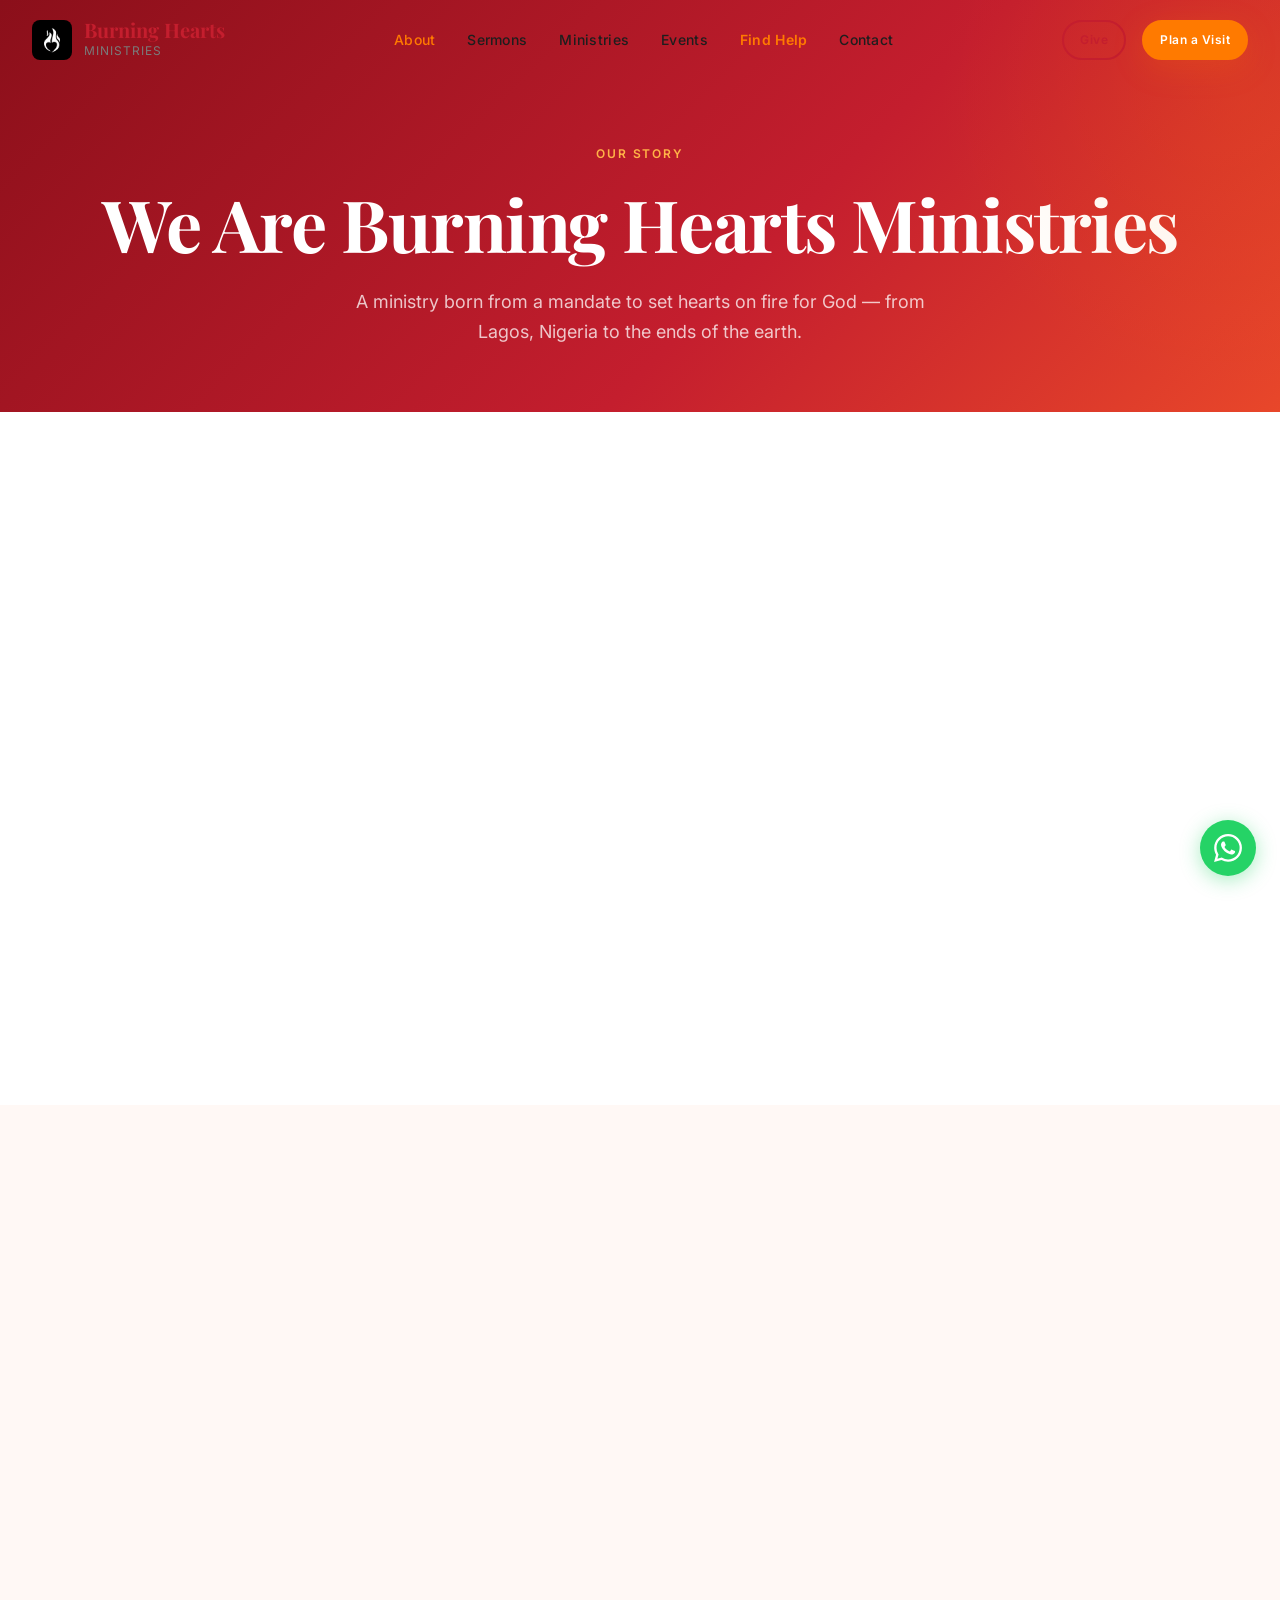
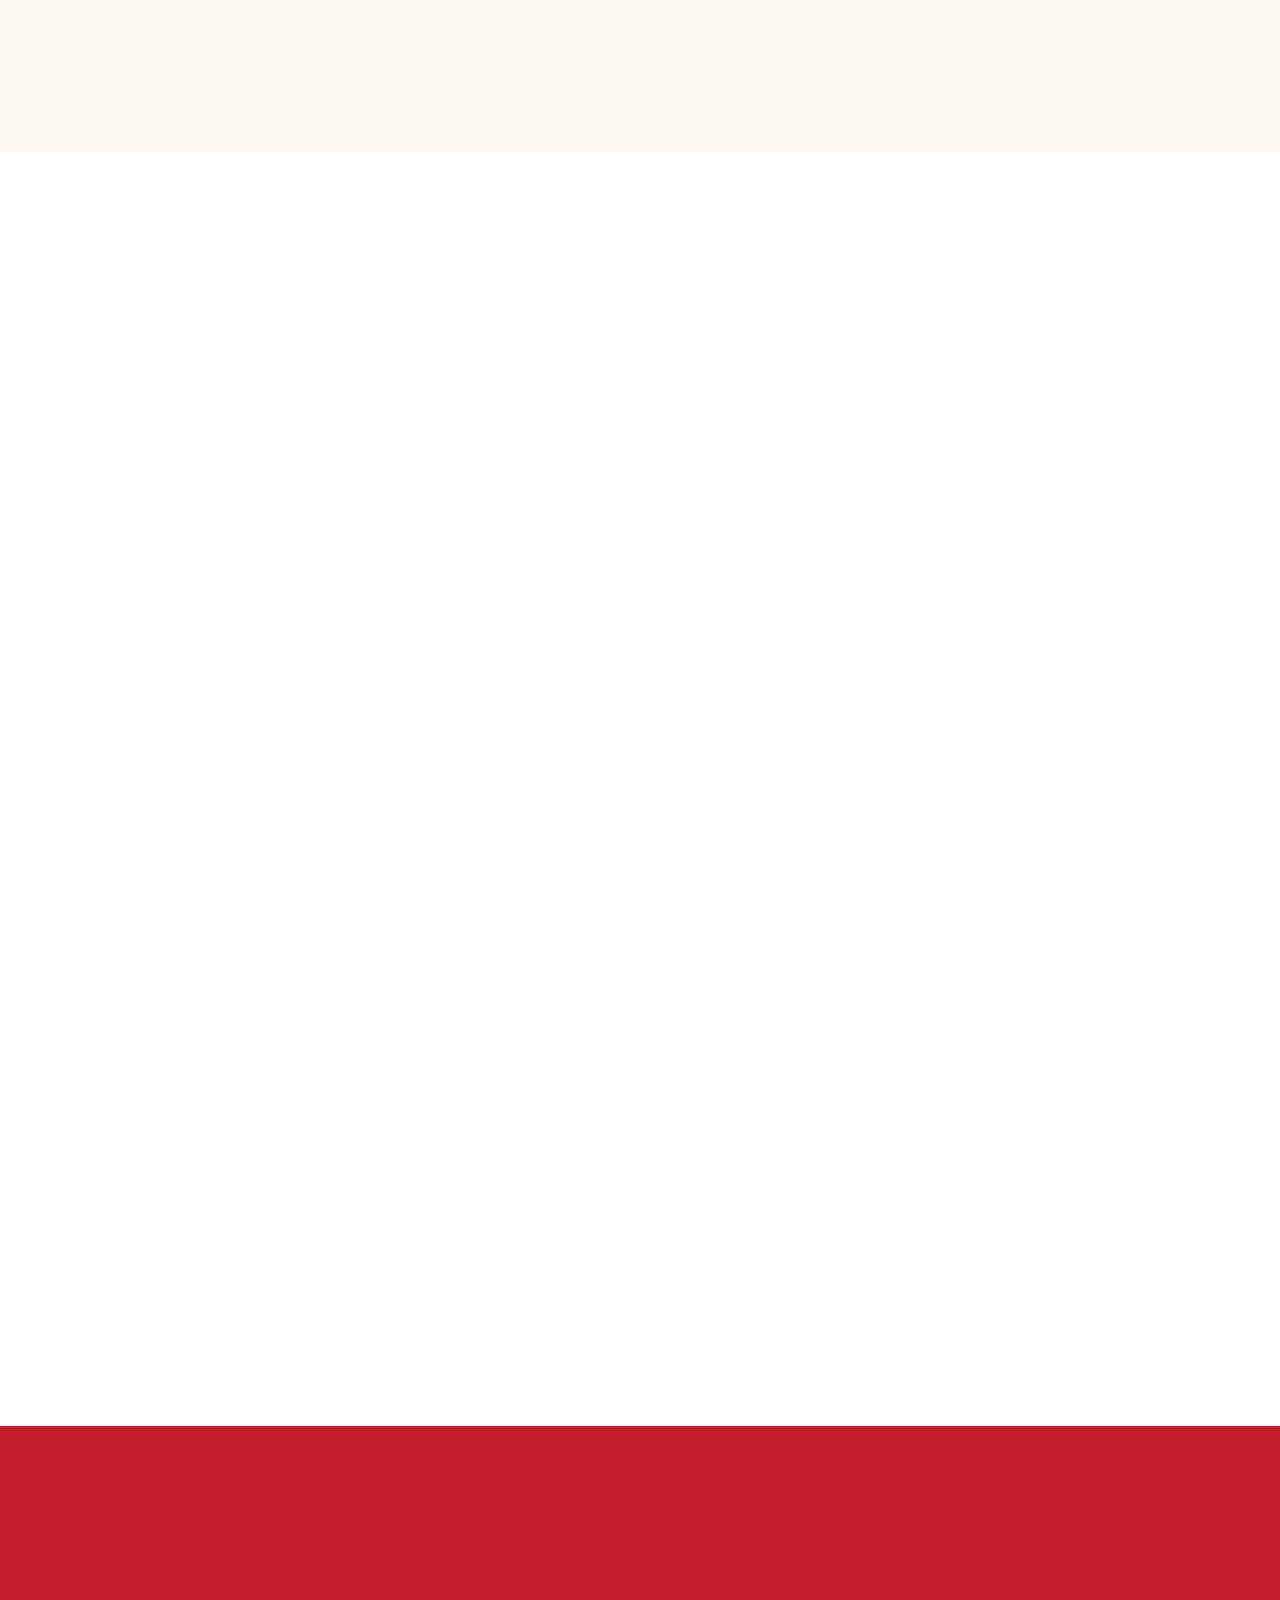
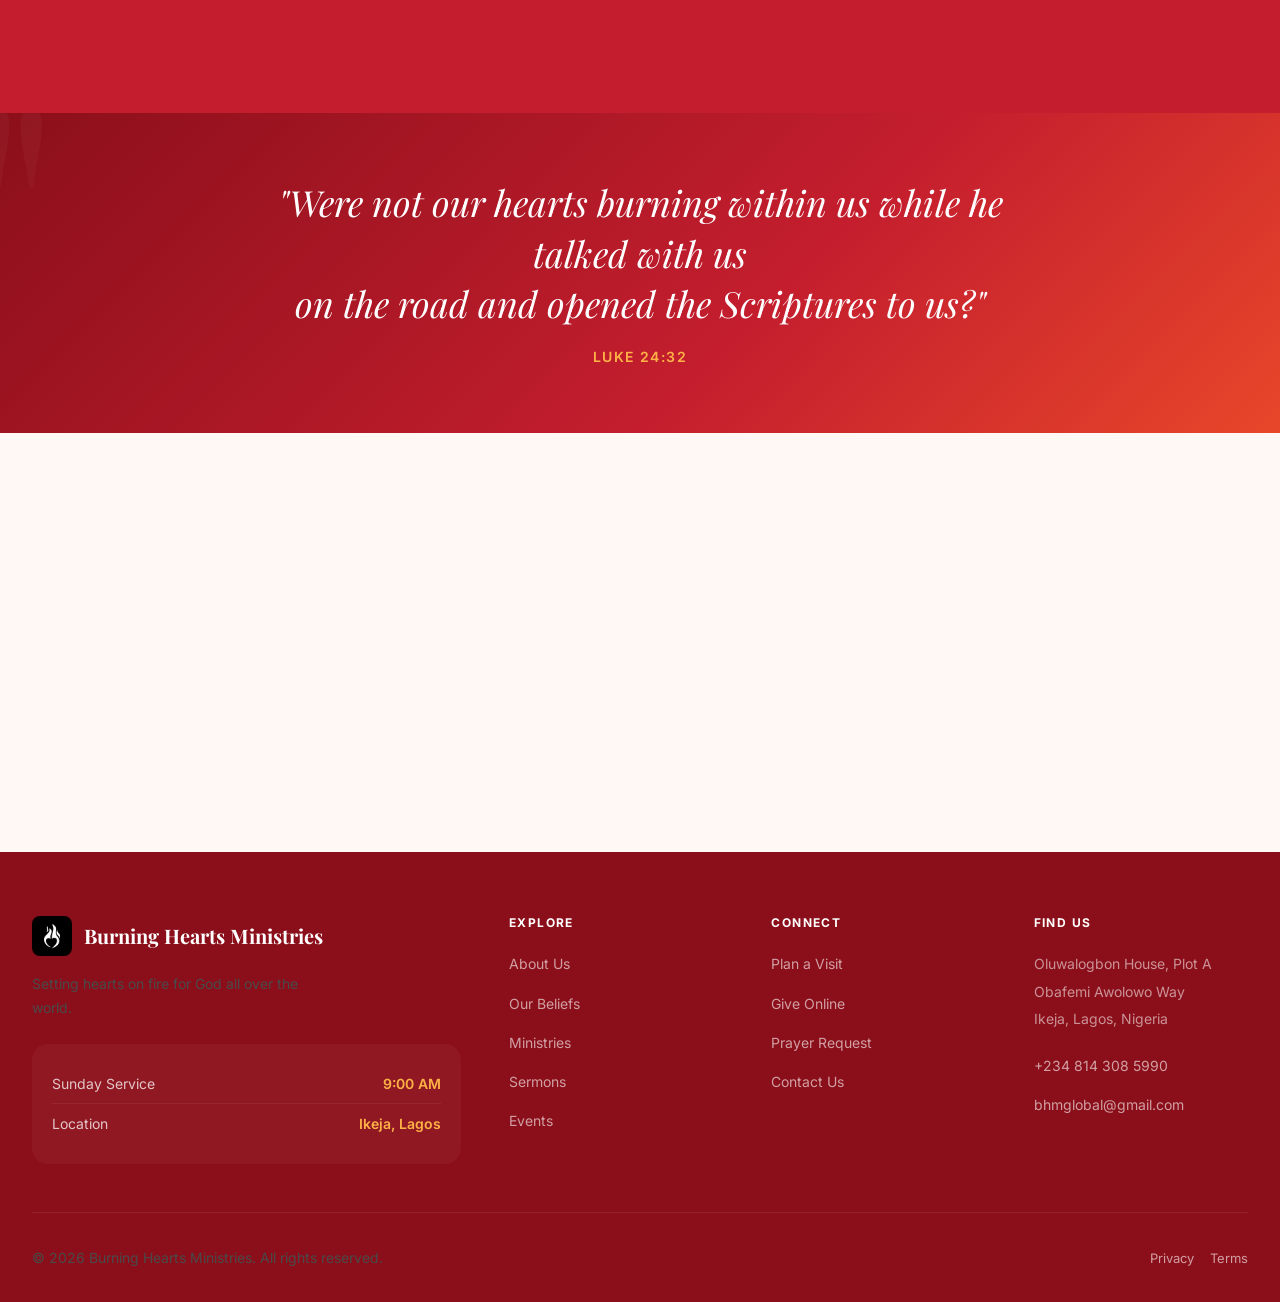
==== about.html @ 30496b19 "Launch Burning Hearts Ministries website Complete 10-page static website for BHM Global (Lagos, Nige" ====
<!DOCTYPE html>
<html lang="en">
<head>
  <meta charset="UTF-8" />
  <meta name="viewport" content="width=device-width, initial-scale=1.0" />
  <meta name="description" content="Learn about Burning Hearts Ministries — our story, our pastor, our mission, and the people who make us who we are." />
  <title>About Us — Burning Hearts Ministries</title>
  <link rel="preconnect" href="https://fonts.googleapis.com" />
  <link rel="preconnect" href="https://fonts.gstatic.com" crossorigin />
  <link href="https://fonts.googleapis.com/css2?family=Playfair+Display:ital,wght@0,700;0,800;1,700&family=Inter:wght@400;500;600&display=swap" rel="stylesheet" />
  <link rel="stylesheet" href="css/style.css" />
</head>
<body>

  <nav class="nav" id="main-nav" style="background:transparent; position:fixed;" data-transparent="true">
    <div class="nav__inner">
      <a href="index.html" class="nav__logo">
        <div class="nav__logo-mark"><img src="images/bhm-logo.png" alt="BHM" /></div>
        <div><div class="nav__logo-text">Burning Hearts</div><div class="nav__logo-sub">Ministries</div></div>
      </a>
      <ul class="nav__links">
        <li><a href="about.html" class="nav__link nav__link--active">About</a></li>
        <li><a href="sermons.html" class="nav__link">Sermons</a></li>
        <li><a href="ministries.html" class="nav__link">Ministries</a></li>
        <li><a href="events.html" class="nav__link">Events</a></li>
        <li><a href="find-help.html" class="nav__link nav__link--find-help">Find Help</a></li>
        <li><a href="contact.html" class="nav__link">Contact</a></li>
      </ul>
      <div class="nav__actions">
        <a href="give.html" class="btn btn--secondary btn--sm">Give</a>
        <a href="plan-visit.html" class="btn btn--primary btn--sm">Plan a Visit</a>
        <button class="nav__menu-btn" id="menu-btn"><span></span><span></span><span></span></button>
      </div>
    </div>
  </nav>
  <div class="mobile-nav" id="mobile-nav">
    <button class="mobile-nav__close" id="mobile-nav-close">✕</button>
    <ul class="mobile-nav__links">
      <li><a href="index.html" class="mobile-nav__link">Home</a></li>
      <li><a href="about.html" class="mobile-nav__link">About</a></li>
      <li><a href="sermons.html" class="mobile-nav__link">Sermons</a></li>
      <li><a href="ministries.html" class="mobile-nav__link">Ministries</a></li>
      <li><a href="events.html" class="mobile-nav__link">Events</a></li>
      <li><a href="find-help.html" class="mobile-nav__link mobile-nav__link--find-help">Find Help</a></li>
      <li><a href="plan-visit.html" class="mobile-nav__link">Plan a Visit</a></li>
      <li><a href="give.html" class="mobile-nav__link">Give</a></li>
      <li><a href="contact.html" class="mobile-nav__link">Contact</a></li>
    </ul>
  </div>

  <main>

    <!-- Page Hero -->
    <div class="page-hero">
      <span class="page-hero__label">Our Story</span>
      <h1 class="page-hero__title">We Are Burning Hearts Ministries</h1>
      <p class="page-hero__subtitle">
        A ministry born from a mandate to set hearts on fire for God — from Lagos, Nigeria to the ends of the earth.
      </p>
    </div>

    <!-- Our Story -->
    <section class="section">
      <div class="container">
        <div style="display:grid; grid-template-columns:1fr 1fr; gap:80px; align-items:center;">
          <div class="reveal">
            <span class="section-header__label">Founded with a Mandate</span>
            <h2 style="margin-bottom:20px;">How It All Began</h2>
            <p style="font-size:17px; line-height:1.9; color:var(--color-text-soft); margin-bottom:16px;">
              Burning Hearts Ministries (BHM) was founded in <strong>April 2016</strong> by Pastor Elvis Okhifo — a firebrand teacher and preacher of the gospel of Christ who received a clear mandate from God: <em>"To set hearts on fire for God all over the world."</em>
            </p>
            <p style="font-size:17px; line-height:1.9; color:var(--color-text-soft); margin-bottom:16px;">
              What began as a small gathering of believers hungry for the authentic move of God has grown into a thriving, fire-filled community in Ikeja, Lagos — and a global ministry reaching nations through online platforms, campus outreach, and prophetic ministry.
            </p>
            <p style="font-size:17px; line-height:1.9; color:var(--color-text-soft);">
              Today, BHM holds Sunday services at EridanSpace in Ikeja, Lagos, and reaches thousands globally through YouTube, podcasts on Apple Podcasts and Spotify, and the ROOTED campus outreach program.
            </p>
          </div>
          <div class="reveal" style="border-radius:24px; aspect-ratio:4/3; overflow:hidden; position:relative; box-shadow:0 20px 60px rgba(196,30,46,0.18);">
            <img src="images/pastor-main.jpg" alt="Pastor Elvis Okhifo ministering" style="width:100%;height:100%;object-fit:cover;" />
          </div>
        </div>
      </div>
    </section>

    <!-- Mission / Vision / Values -->
    <section class="section section--warm">
      <div class="container">
        <div class="section-header section-header--center reveal">
          <span class="section-header__label">What Drives Us</span>
          <h2>Mission, Vision &amp; Values</h2>
        </div>
        <div class="grid grid-3 reveal" style="gap:32px;">
          <div style="text-align:center; padding:40px 32px; background:white; border-radius:var(--radius-xl); border:1px solid var(--color-border-light); box-shadow:var(--shadow-sm);">
            <div style="font-size:40px; margin-bottom:16px;">🔥</div>
            <h3 style="font-size:22px; margin-bottom:12px;">Our Mandate</h3>
            <p style="color:var(--color-muted); line-height:1.7;">To set hearts on fire for God all over the world — through accurate scriptural teaching, prayer, revival, and prophetic ministry.</p>
          </div>
          <div style="text-align:center; padding:40px 32px; background:var(--color-primary); border-radius:var(--radius-xl);">
            <div style="font-size:40px; margin-bottom:16px;">🌍</div>
            <h3 style="font-size:22px; margin-bottom:12px; color:white;">Our Vision</h3>
            <p style="color:rgba(255,255,255,0.70); line-height:1.7;">To see all men in all nations saved and living victoriously in their divine ordination.</p>
          </div>
          <div style="text-align:center; padding:40px 32px; background:white; border-radius:var(--radius-xl); border:1px solid var(--color-border-light); box-shadow:var(--shadow-sm);">
            <div style="font-size:40px; margin-bottom:16px;">💛</div>
            <h3 style="font-size:22px; margin-bottom:12px;">Our Values</h3>
            <p style="color:var(--color-muted); line-height:1.7;">Authentic scripture. Prophetic fire. Restoration. Victory. Community. Global missions.</p>
          </div>
        </div>
      </div>
    </section>

    <!-- Meet the Pastor -->
    <section class="section">
      <div class="container">
        <div class="section-header section-header--center reveal">
          <span class="section-header__label">Leadership</span>
          <h2>Meet Our Leadership</h2>
          <p class="section-header__desc">Anointed, fire-filled, and deeply committed to seeing every person walk in their God-given destiny.</p>
        </div>
        <div style="display:grid; grid-template-columns:1fr 1fr; gap:80px; align-items:center; margin-bottom:64px;" class="reveal">
          <div style="text-align:center;">
            <div style="width:200px; height:200px; border-radius:50%; overflow:hidden; margin:0 auto 24px; border:4px solid var(--color-accent); box-shadow:0 8px 32px rgba(255,122,0,0.25);">
              <img src="images/pastor-profile.jpg" alt="Pastor Elvis Okhifo" style="width:100%;height:100%;object-fit:cover;" />
            </div>
            <div style="font-family:'Playfair Display',serif; font-size:28px; font-weight:700; color:var(--color-primary); margin-bottom:8px;">Pastor Elvis Okhifo</div>
            <div style="font-size:14px; color:var(--color-accent); font-weight:600; text-transform:uppercase; letter-spacing:0.1em; margin-bottom:20px;">Founder &amp; Lead Pastor</div>
          </div>
          <div>
            <p style="font-size:17px; line-height:1.9; color:var(--color-text-soft); margin-bottom:16px;">
              Pastor Elvis Okhifo is a <strong>firebrand teacher and preacher of the gospel of Christ</strong> — a Bible teacher, prophetic voice, musician, pianist, life and business coach, educator, and CEO of Stofel Africa.
            </p>
            <p style="font-size:17px; line-height:1.9; color:var(--color-text-soft); margin-bottom:16px;">
              Called by God with a clear mandate, he founded Burning Hearts Ministries in April 2016 with one burning conviction: that the same fire that sent the disciples running from Emmaus — hearts ablaze after encountering the risen Christ — must be the experience of every believer today.
            </p>
            <p style="font-size:17px; line-height:1.9; color:var(--color-text-soft); margin-bottom:24px;">
              He is the author of <em>"Whispers of Fire"</em> and hosts a widely followed podcast on Apple Podcasts, Spotify, and Audiomack. Pastor Elvis ministers with a rare blend of prophetic insight, pastoral warmth, and fiery scriptural accuracy.
            </p>
            <div style="display:flex; gap:12px; flex-wrap:wrap;">
              <a href="https://www.instagram.com/bhm_global/" target="_blank" rel="noopener" class="btn btn--secondary btn--sm">Follow on Instagram</a>
              <a href="https://www.youtube.com/@bhm_global" target="_blank" rel="noopener" class="btn btn--primary btn--sm">Watch on YouTube</a>
            </div>
          </div>
        </div>

        <!-- Co-Pastor -->
        <div style="display:grid; grid-template-columns:1fr 1fr; gap:80px; align-items:center;" class="reveal">
          <div>
            <span class="section-header__label">Co-Pastor</span>
            <h3 style="margin-bottom:16px;">Pastor Charis Elvis-Okhifo</h3>
            <p style="font-size:17px; line-height:1.9; color:var(--color-text-soft); margin-bottom:16px;">
              Pastor Charis serves alongside her husband as Co-Pastor of Burning Hearts Ministries. With a heart for pastoral care, discipleship, and building authentic community, she is a pillar of warmth and wisdom in the BHM family.
            </p>
            <p style="font-size:17px; line-height:1.9; color:var(--color-text-soft);">
              Together, Pastor Elvis and Pastor Charis lead BHM with a unified vision — building a church that looks like heaven, sounds like revival, and feels like home.
            </p>
          </div>
          <div style="text-align:center;">
            <div style="width:200px; height:200px; border-radius:50%; overflow:hidden; margin:0 auto 24px; border:4px solid var(--color-primary); box-shadow:0 8px 32px rgba(196,30,46,0.20); background:var(--color-accent-subtle); display:flex; align-items:center; justify-content:center;">
              <img src="images/pastor-alt2.jpg" alt="Pastor Charis Elvis-Okhifo" style="width:100%;height:100%;object-fit:cover;" />
            </div>
            <div style="font-family:'Playfair Display',serif; font-size:28px; font-weight:700; color:var(--color-primary); margin-bottom:8px;">Pastor Charis Elvis-Okhifo</div>
            <div style="font-size:14px; color:var(--color-accent); font-weight:600; text-transform:uppercase; letter-spacing:0.1em;">Co-Pastor</div>
          </div>
        </div>
      </div>
    </section>

    <!-- Stats -->
    <section class="section" style="background:var(--color-primary); padding:64px 0;">
      <div class="container">
        <div class="grid grid-4 reveal">
          <div class="stat-card"><div class="stat-card__number" data-count="9" data-suffix="+">9+</div><div class="stat-card__label" style="color:rgba(255,255,255,0.65);">Years of Ministry</div></div>
          <div class="stat-card"><div class="stat-card__number" data-count="20" data-suffix="+">20+</div><div class="stat-card__label" style="color:rgba(255,255,255,0.65);">Nations Reached</div></div>
          <div class="stat-card"><div class="stat-card__number" data-count="5" data-suffix="">5</div><div class="stat-card__label" style="color:rgba(255,255,255,0.65);">Active Ministries</div></div>
          <div class="stat-card"><div class="stat-card__number" data-count="2016" data-suffix="">2016</div><div class="stat-card__label" style="color:rgba(255,255,255,0.65);">Year Founded</div></div>
        </div>
      </div>
    </section>

    <!-- Scripture Banner -->
    <div class="scripture-banner">
      <p class="scripture-banner__text">
        "Were not our hearts burning within us while he talked with us<br>on the road and opened the Scriptures to us?"
      </p>
      <p class="scripture-banner__ref">Luke 24:32</p>
    </div>

    <!-- CTA -->
    <section class="section section--warm" style="text-align:center;">
      <div class="container reveal">
        <div style="max-width:560px; margin:0 auto;">
          <h2 style="margin-bottom:16px;">Want to Know Us Better?</h2>
          <p style="font-size:17px; color:var(--color-muted); line-height:1.7; margin-bottom:32px;">The best way to know us is to be with us. Join us this Sunday and experience the fire firsthand.</p>
          <div style="display:flex; gap:16px; justify-content:center; flex-wrap:wrap;">
            <a href="plan-visit.html" class="btn btn--primary btn--lg">Plan a Visit</a>
            <a href="beliefs.html" class="btn btn--secondary btn--lg">Our Beliefs</a>
          </div>
        </div>
      </div>
    </section>

  </main>

  <footer class="footer">
    <div class="container">
      <div class="footer__grid">
        <div class="footer__brand">
          <a href="index.html" class="footer__logo"><div class="footer__logo-mark"><img src="images/bhm-logo.png" alt="BHM" /></div><span class="footer__logo-name">Burning Hearts Ministries</span></a>
          <p class="footer__tagline">Setting hearts on fire for God all over the world.</p>
          <div class="footer__service-times">
            <div class="footer__service-time"><span>Sunday Service</span><span>9:00 AM</span></div>
            <div class="footer__service-time"><span>Location</span><span>Ikeja, Lagos</span></div>
          </div>
        </div>
        <div><h4 class="footer__col-title">Explore</h4><ul class="footer__links"><li><a href="about.html" class="footer__link">About Us</a></li><li><a href="beliefs.html" class="footer__link">Our Beliefs</a></li><li><a href="ministries.html" class="footer__link">Ministries</a></li><li><a href="sermons.html" class="footer__link">Sermons</a></li><li><a href="events.html" class="footer__link">Events</a></li></ul></div>
        <div><h4 class="footer__col-title">Connect</h4><ul class="footer__links"><li><a href="plan-visit.html" class="footer__link">Plan a Visit</a></li><li><a href="give.html" class="footer__link">Give Online</a></li><li><a href="contact.html#prayer" class="footer__link">Prayer Request</a></li><li><a href="contact.html" class="footer__link">Contact Us</a></li></ul></div>
        <div><h4 class="footer__col-title">Find Us</h4><ul class="footer__links"><li><span class="footer__link" style="cursor:default;color:rgba(255,255,255,0.55);">Oluwalogbon House, Plot A<br>Obafemi Awolowo Way<br>Ikeja, Lagos, Nigeria</span></li><li style="margin-top:8px;"><a href="tel:+2348143085990" class="footer__link">+234 814 308 5990</a></li><li><a href="mailto:bhmglobal@gmail.com" class="footer__link">bhmglobal@gmail.com</a></li></ul></div>
      </div>
      <div class="footer__bottom"><p>© 2026 Burning Hearts Ministries. All rights reserved.</p><div style="display:flex;gap:16px;"><a href="#" class="footer__link" style="font-size:13px;">Privacy</a><a href="#" class="footer__link" style="font-size:13px;">Terms</a></div></div>
    </div>
  </footer>

  <a href="https://wa.me/2348143085990" class="whatsapp-float" target="_blank" rel="noopener" aria-label="Chat on WhatsApp"><svg viewBox="0 0 24 24"><path d="M17.472 14.382c-.297-.149-1.758-.867-2.03-.967-.273-.099-.471-.148-.67.15-.197.297-.767.966-.94 1.164-.173.199-.347.223-.644.075-.297-.15-1.255-.463-2.39-1.475-.883-.788-1.48-1.761-1.653-2.059-.173-.297-.018-.458.13-.606.134-.133.298-.347.446-.52.149-.174.198-.298.298-.497.099-.198.05-.371-.025-.52-.075-.149-.669-1.612-.916-2.207-.242-.579-.487-.5-.669-.51-.173-.008-.371-.01-.57-.01-.198 0-.52.074-.792.372-.272.297-1.04 1.016-1.04 2.479 0 1.462 1.065 2.875 1.213 3.074.149.198 2.096 3.2 5.077 4.487.709.306 1.262.489 1.694.625.712.227 1.36.195 1.871.118.571-.085 1.758-.719 2.006-1.413.248-.694.248-1.289.173-1.413-.074-.124-.272-.198-.57-.347m-5.421 7.403h-.004a9.87 9.87 0 01-5.031-1.378l-.361-.214-3.741.982.998-3.648-.235-.374a9.86 9.86 0 01-1.51-5.26c.001-5.45 4.436-9.884 9.888-9.884 2.64 0 5.122 1.03 6.988 2.898a9.825 9.825 0 012.893 6.994c-.003 5.45-4.437 9.884-9.885 9.884m8.413-18.297A11.815 11.815 0 0012.05 0C5.495 0 .16 5.335.157 11.892c0 2.096.547 4.142 1.588 5.945L.057 24l6.305-1.654a11.882 11.882 0 005.683 1.448h.005c6.554 0 11.89-5.335 11.893-11.893a11.821 11.821 0 00-3.48-8.413z" fill="white"/></svg></a>
  <script src="js/main.js"></script>
</body>
</html>
---- css/style.css ----
/* ==========================================================================
   BURNING HEARTS MINISTRIES — WEBSITE STYLESHEET
   Brand: Fire Red · Orange Flame · Deep Charcoal
   ========================================================================== */

/* --------------------------------------------------------------------------
   1. DESIGN TOKENS (CSS VARIABLES)
   -------------------------------------------------------------------------- */
:root {
  /* Primary Palette — Fire Red & Orange Flame */
  --color-primary:       #C41E2E;
  --color-primary-dark:  #8B0F1A;
  --color-primary-light: #E8472A;
  --color-accent:        #FF7A00;
  --color-accent-light:  #FFB347;
  --color-accent-subtle: #FFF2E8;

  /* Neutrals */
  --color-warm:          #FFF8F5;
  --color-cream:         #FFFDFB;
  --color-white:         #FFFFFF;
  --color-text:          #1E1E1E;
  --color-text-soft:     #4A4A4A;
  --color-muted:         #7A7A7A;
  --color-border:        #E6DADA;
  --color-border-light:  #F0EAEA;

  /* Emotional UI Colors */
  --color-calm:          #4A7FA5;
  --color-hope:          #7BA05B;
  --color-gentle:        #9E7BB5;

  /* Typography */
  --font-heading:        'Playfair Display', Georgia, serif;
  --font-body:           'Inter', -apple-system, BlinkMacSystemFont, sans-serif;
  --font-label:          'Inter', sans-serif;

  /* Type Scale */
  --text-xs:   0.75rem;
  --text-sm:   0.875rem;
  --text-base: 1rem;
  --text-lg:   1.125rem;
  --text-xl:   1.25rem;
  --text-2xl:  1.5rem;
  --text-3xl:  1.875rem;
  --text-4xl:  2.25rem;
  --text-5xl:  3rem;
  --text-6xl:  3.75rem;
  --text-7xl:  4.5rem;

  /* Spacing */
  --space-1:   0.25rem;
  --space-2:   0.5rem;
  --space-3:   0.75rem;
  --space-4:   1rem;
  --space-5:   1.25rem;
  --space-6:   1.5rem;
  --space-8:   2rem;
  --space-10:  2.5rem;
  --space-12:  3rem;
  --space-16:  4rem;
  --space-20:  5rem;
  --space-24:  6rem;
  --space-32:  8rem;
  --space-40:  10rem;

  /* Border Radius */
  --radius-sm:   4px;
  --radius-md:   8px;
  --radius-lg:   16px;
  --radius-xl:   24px;
  --radius-2xl:  32px;
  --radius-full: 9999px;

  /* Shadows */
  --shadow-sm:  0 1px 3px rgba(0,0,0,0.06), 0 1px 2px rgba(0,0,0,0.04);
  --shadow-md:  0 4px 16px rgba(0,0,0,0.08), 0 2px 6px rgba(0,0,0,0.05);
  --shadow-lg:  0 10px 40px rgba(0,0,0,0.10), 0 4px 16px rgba(0,0,0,0.06);
  --shadow-xl:  0 20px 60px rgba(0,0,0,0.12), 0 8px 24px rgba(0,0,0,0.08);
  --shadow-warm: 0 8px 32px rgba(255, 122, 0, 0.20);

  /* Transitions */
  --transition-fast:   150ms ease;
  --transition-base:   250ms ease;
  --transition-slow:   400ms ease;
  --transition-smooth: 600ms cubic-bezier(0.4, 0, 0.2, 1);

  /* Layout */
  --max-width:       1280px;
  --content-width:   900px;
  --nav-height:      80px;
  --section-padding: var(--space-24) var(--space-8);
}

/* --------------------------------------------------------------------------
   2. RESET & BASE
   -------------------------------------------------------------------------- */
*, *::before, *::after {
  box-sizing: border-box;
  margin: 0;
  padding: 0;
}

html {
  font-size: 16px;
  scroll-behavior: smooth;
  -webkit-font-smoothing: antialiased;
  -moz-osx-font-smoothing: grayscale;
  text-rendering: optimizeLegibility;
}

body {
  font-family: var(--font-body);
  font-size: var(--text-base);
  color: var(--color-text);
  background-color: var(--color-white);
  line-height: 1.7;
  overflow-x: hidden;
}

img {
  max-width: 100%;
  height: auto;
  display: block;
}

a {
  color: inherit;
  text-decoration: none;
}

ul, ol { list-style: none; }

button {
  font-family: inherit;
  cursor: pointer;
  border: none;
  background: none;
}

input, textarea, select {
  font-family: inherit;
  font-size: inherit;
}

/* --------------------------------------------------------------------------
   3. TYPOGRAPHY
   -------------------------------------------------------------------------- */
h1, h2, h3, h4, h5, h6 {
  font-family: var(--font-heading);
  font-weight: 700;
  line-height: 1.2;
  color: var(--color-primary);
  letter-spacing: -0.02em;
}

h1 { font-size: clamp(var(--text-4xl), 6vw, var(--text-7xl)); }
h2 { font-size: clamp(var(--text-3xl), 4vw, var(--text-5xl)); }
h3 { font-size: clamp(var(--text-2xl), 3vw, var(--text-3xl)); }
h4 { font-size: var(--text-xl); }
h5 { font-size: var(--text-lg); }
h6 { font-size: var(--text-base); }

p {
  color: var(--color-text-soft);
  line-height: 1.8;
}

.text-lead {
  font-size: var(--text-xl);
  color: var(--color-text-soft);
  line-height: 1.7;
  font-weight: 400;
}

.text-label {
  font-family: var(--font-label);
  font-size: var(--text-xs);
  font-weight: 600;
  letter-spacing: 0.12em;
  text-transform: uppercase;
  color: var(--color-accent);
}

blockquote {
  font-family: var(--font-heading);
  font-size: var(--text-2xl);
  font-style: italic;
  color: var(--color-primary);
  line-height: 1.5;
  border-left: 3px solid var(--color-accent);
  padding-left: var(--space-6);
}

/* --------------------------------------------------------------------------
   4. LAYOUT UTILITIES
   -------------------------------------------------------------------------- */
.container {
  width: 100%;
  max-width: var(--max-width);
  margin-left: auto;
  margin-right: auto;
  padding-left: var(--space-8);
  padding-right: var(--space-8);
}

.container--narrow {
  max-width: var(--content-width);
}

.container--wide {
  max-width: 1440px;
}

.section {
  padding: var(--space-24) 0;
}

.section--lg {
  padding: var(--space-32) 0;
}

.section--sm {
  padding: var(--space-16) 0;
}

.section--warm {
  background-color: var(--color-warm);
}

.section--cream {
  background-color: var(--color-cream);
}

.section--dark {
  background-color: var(--color-primary);
  color: var(--color-white);
}

.section--dark h1,
.section--dark h2,
.section--dark h3,
.section--dark h4 {
  color: var(--color-white);
}

.section--dark p {
  color: rgba(255,255,255,0.75);
}

.grid {
  display: grid;
  gap: var(--space-8);
}

.grid-2 { grid-template-columns: repeat(2, 1fr); }
.grid-3 { grid-template-columns: repeat(3, 1fr); }
.grid-4 { grid-template-columns: repeat(4, 1fr); }

.flex { display: flex; }
.flex-center { display: flex; align-items: center; justify-content: center; }
.flex-between { display: flex; align-items: center; justify-content: space-between; }
.flex-col { display: flex; flex-direction: column; }

.text-center { text-align: center; }
.text-left { text-align: left; }
.text-right { text-align: right; }

.gap-2 { gap: var(--space-2); }
.gap-4 { gap: var(--space-4); }
.gap-6 { gap: var(--space-6); }
.gap-8 { gap: var(--space-8); }

/* --------------------------------------------------------------------------
   5. NAVIGATION
   -------------------------------------------------------------------------- */
.nav {
  position: fixed;
  top: 0;
  left: 0;
  right: 0;
  z-index: 1000;
  height: var(--nav-height);
  display: flex;
  align-items: center;
  transition: background var(--transition-slow), box-shadow var(--transition-slow);
}

.nav--transparent {
  background: transparent;
}

.nav--scrolled {
  background: rgba(255, 255, 255, 0.96);
  backdrop-filter: blur(12px);
  -webkit-backdrop-filter: blur(12px);
  box-shadow: 0 1px 0 rgba(0,0,0,0.06);
}

.nav__inner {
  width: 100%;
  max-width: var(--max-width);
  margin: 0 auto;
  padding: 0 var(--space-8);
  display: flex;
  align-items: center;
  justify-content: space-between;
}

.nav__logo {
  display: flex;
  align-items: center;
  gap: var(--space-3);
  text-decoration: none;
}

.nav__logo-mark {
  width: 40px;
  height: 40px;
  background: var(--color-primary);
  border-radius: var(--radius-md);
  display: flex;
  align-items: center;
  justify-content: center;
  color: white;
  overflow: hidden;
  flex-shrink: 0;
}

.nav__logo-mark img {
  width: 100%;
  height: 100%;
  object-fit: cover;
}

.nav__logo-text {
  font-family: var(--font-heading);
  font-size: var(--text-xl);
  font-weight: 700;
  color: var(--color-primary);
  line-height: 1.1;
}

.nav__logo-sub {
  font-family: var(--font-body);
  font-size: var(--text-xs);
  color: var(--color-muted);
  font-weight: 400;
  letter-spacing: 0.08em;
  text-transform: uppercase;
}

.nav--transparent .nav__logo-text,
.nav--transparent .nav__logo-sub {
  color: white;
}

.nav__links {
  display: flex;
  align-items: center;
  gap: var(--space-8);
}

.nav__link {
  font-size: var(--text-sm);
  font-weight: 500;
  color: var(--color-text);
  letter-spacing: 0.02em;
  transition: color var(--transition-fast);
  position: relative;
}

.nav--transparent .nav__link {
  color: rgba(255,255,255,0.85);
}

.nav__link:hover,
.nav__link--active {
  color: var(--color-accent);
}

.nav--transparent .nav__link:hover {
  color: white;
}

.nav__link--find-help {
  color: var(--color-accent) !important;
  font-weight: 600;
}

.nav__actions {
  display: flex;
  align-items: center;
  gap: var(--space-4);
}

.nav__menu-btn {
  display: none;
  flex-direction: column;
  gap: 5px;
  padding: var(--space-2);
  cursor: pointer;
}

.nav__menu-btn span {
  display: block;
  width: 24px;
  height: 2px;
  background: var(--color-primary);
  transition: transform var(--transition-base), opacity var(--transition-fast);
  border-radius: 2px;
}

.nav--transparent .nav__menu-btn span {
  background: white;
}

/* Mobile Nav Overlay */
.mobile-nav {
  position: fixed;
  inset: 0;
  z-index: 999;
  background: var(--color-primary-dark);
  display: flex;
  flex-direction: column;
  align-items: center;
  justify-content: center;
  opacity: 0;
  pointer-events: none;
  transition: opacity var(--transition-smooth);
}

.mobile-nav--open {
  opacity: 1;
  pointer-events: all;
}

.mobile-nav__close {
  position: absolute;
  top: var(--space-6);
  right: var(--space-8);
  color: white;
  font-size: var(--text-2xl);
  cursor: pointer;
}

.mobile-nav__links {
  display: flex;
  flex-direction: column;
  align-items: center;
  gap: var(--space-6);
  text-align: center;
}

.mobile-nav__link {
  font-family: var(--font-heading);
  font-size: var(--text-3xl);
  color: rgba(255,255,255,0.85);
  font-weight: 700;
  transition: color var(--transition-fast);
}

.mobile-nav__link:hover { color: var(--color-accent); }

.mobile-nav__link--find-help {
  color: var(--color-accent-light);
}

/* --------------------------------------------------------------------------
   6. BUTTONS & CTAs
   -------------------------------------------------------------------------- */
.btn {
  display: inline-flex;
  align-items: center;
  justify-content: center;
  gap: var(--space-2);
  font-family: var(--font-body);
  font-size: var(--text-sm);
  font-weight: 600;
  letter-spacing: 0.04em;
  padding: var(--space-3) var(--space-6);
  border-radius: var(--radius-full);
  transition: all var(--transition-base);
  cursor: pointer;
  border: 2px solid transparent;
  text-decoration: none;
  white-space: nowrap;
}

.btn--primary {
  background: var(--color-accent);
  color: white;
  border-color: var(--color-accent);
  box-shadow: var(--shadow-warm);
}

.btn--primary:hover {
  background: var(--color-accent-light);
  border-color: var(--color-accent-light);
  transform: translateY(-1px);
  box-shadow: 0 12px 40px rgba(255, 122, 0, 0.30);
}

.btn--secondary {
  background: transparent;
  color: var(--color-primary);
  border-color: var(--color-primary);
}

.btn--secondary:hover {
  background: var(--color-primary);
  color: white;
  transform: translateY(-1px);
}

.btn--ghost {
  background: transparent;
  color: white;
  border-color: rgba(255,255,255,0.5);
}

.btn--ghost:hover {
  background: rgba(255,255,255,0.1);
  border-color: white;
}

.btn--white {
  background: white;
  color: var(--color-primary);
  border-color: white;
}

.btn--white:hover {
  background: var(--color-warm);
  transform: translateY(-1px);
}

.btn--lg {
  font-size: var(--text-base);
  padding: var(--space-4) var(--space-8);
}

.btn--sm {
  font-size: var(--text-xs);
  padding: var(--space-2) var(--space-4);
}

.btn--full { width: 100%; }

.btn svg {
  width: 18px;
  height: 18px;
  flex-shrink: 0;
}

/* Floating WhatsApp button */
.whatsapp-float {
  position: fixed;
  bottom: var(--space-6);
  right: var(--space-6);
  z-index: 900;
  width: 56px;
  height: 56px;
  background: #25D366;
  border-radius: var(--radius-full);
  display: flex;
  align-items: center;
  justify-content: center;
  box-shadow: 0 4px 20px rgba(37, 211, 102, 0.4);
  transition: transform var(--transition-base), box-shadow var(--transition-base);
  text-decoration: none;
}

.whatsapp-float:hover {
  transform: scale(1.1);
  box-shadow: 0 8px 32px rgba(37, 211, 102, 0.5);
}

.whatsapp-float svg {
  width: 28px;
  height: 28px;
  fill: white;
}

/* --------------------------------------------------------------------------
   7. HERO SECTIONS
   -------------------------------------------------------------------------- */
.hero {
  position: relative;
  min-height: 100vh;
  display: flex;
  align-items: center;
  overflow: hidden;
}

.hero__bg {
  position: absolute;
  inset: 0;
  background-size: cover;
  background-position: center;
  background-repeat: no-repeat;
}

.hero__bg::after {
  content: '';
  position: absolute;
  inset: 0;
  background: linear-gradient(
    135deg,
    rgba(139, 15, 26, 0.85) 0%,
    rgba(196, 30, 46, 0.60) 50%,
    rgba(255, 122, 0, 0.22) 100%
  );
}

/* Gradient background fallback (no image) */
.hero__bg--gradient {
  background: linear-gradient(135deg, var(--color-primary) 0%, var(--color-primary-light) 60%, #E85020 100%);
}

.hero__bg--gradient::after {
  background: none;
}

.hero__content {
  position: relative;
  z-index: 2;
  width: 100%;
  max-width: var(--max-width);
  margin: 0 auto;
  padding: calc(var(--nav-height) + var(--space-16)) var(--space-8) var(--space-16);
}

.hero__label {
  font-family: var(--font-label);
  font-size: var(--text-xs);
  font-weight: 600;
  letter-spacing: 0.15em;
  text-transform: uppercase;
  color: var(--color-accent-light);
  margin-bottom: var(--space-4);
  display: block;
}

.hero__title {
  font-family: var(--font-heading);
  font-size: clamp(var(--text-4xl), 6vw, var(--text-7xl));
  font-weight: 700;
  color: white;
  line-height: 1.1;
  letter-spacing: -0.03em;
  margin-bottom: var(--space-6);
  max-width: 800px;
}

.hero__title span {
  color: var(--color-accent-light);
  display: block;
}

.hero__subtitle {
  font-size: var(--text-lg);
  color: rgba(255,255,255,0.80);
  line-height: 1.7;
  margin-bottom: var(--space-10);
  max-width: 560px;
}

.hero__actions {
  display: flex;
  flex-wrap: wrap;
  gap: var(--space-4);
  align-items: center;
}

.hero__scroll {
  position: absolute;
  bottom: var(--space-8);
  left: 50%;
  transform: translateX(-50%);
  z-index: 2;
  display: flex;
  flex-direction: column;
  align-items: center;
  gap: var(--space-2);
  color: rgba(255,255,255,0.5);
  font-size: var(--text-xs);
  letter-spacing: 0.1em;
  text-transform: uppercase;
  animation: scrollBounce 2s ease-in-out infinite;
}

.hero__scroll-line {
  width: 1px;
  height: 48px;
  background: linear-gradient(to bottom, rgba(255,255,255,0.5), transparent);
}

@keyframes scrollBounce {
  0%, 100% { transform: translateX(-50%) translateY(0); }
  50% { transform: translateX(-50%) translateY(6px); }
}

/* Service times bar */
.service-bar {
  background: rgba(255,255,255,0.08);
  backdrop-filter: blur(8px);
  border-top: 1px solid rgba(255,255,255,0.12);
  padding: var(--space-4) var(--space-8);
  position: relative;
  z-index: 2;
}

.service-bar__inner {
  max-width: var(--max-width);
  margin: 0 auto;
  display: flex;
  flex-wrap: wrap;
  align-items: center;
  justify-content: center;
  gap: var(--space-8);
}

.service-bar__item {
  display: flex;
  align-items: center;
  gap: var(--space-3);
  color: rgba(255,255,255,0.85);
  font-size: var(--text-sm);
}

.service-bar__dot {
  width: 6px;
  height: 6px;
  border-radius: var(--radius-full);
  background: var(--color-accent-light);
  flex-shrink: 0;
}

/* Page hero (shorter, for inner pages) */
.page-hero {
  padding: calc(var(--nav-height) + var(--space-16)) var(--space-8) var(--space-16);
  background: linear-gradient(135deg, var(--color-primary-dark) 0%, var(--color-primary) 60%, var(--color-primary-light) 100%);
  text-align: center;
  position: relative;
  overflow: hidden;
}

.page-hero::before {
  content: '';
  position: absolute;
  top: -50%;
  right: -20%;
  width: 600px;
  height: 600px;
  background: radial-gradient(circle, rgba(255,122,0,0.12) 0%, transparent 70%);
  pointer-events: none;
}

.page-hero__label {
  font-family: var(--font-label);
  font-size: var(--text-xs);
  font-weight: 600;
  letter-spacing: 0.15em;
  text-transform: uppercase;
  color: var(--color-accent-light);
  margin-bottom: var(--space-4);
  display: block;
}

.page-hero__title {
  color: white;
  margin-bottom: var(--space-5);
}

.page-hero__subtitle {
  color: rgba(255,255,255,0.75);
  font-size: var(--text-lg);
  max-width: 600px;
  margin: 0 auto;
  line-height: 1.7;
}

/* --------------------------------------------------------------------------
   8. SECTION HEADERS
   -------------------------------------------------------------------------- */
.section-header {
  margin-bottom: var(--space-12);
}

.section-header--center {
  text-align: center;
  max-width: 680px;
  margin-left: auto;
  margin-right: auto;
}

.section-header__label {
  display: block;
  font-family: var(--font-label);
  font-size: var(--text-xs);
  font-weight: 600;
  letter-spacing: 0.15em;
  text-transform: uppercase;
  color: var(--color-accent);
  margin-bottom: var(--space-4);
}

.section-header__title {
  margin-bottom: var(--space-5);
}

.section-header__desc {
  font-size: var(--text-lg);
  color: var(--color-muted);
  line-height: 1.7;
}

/* --------------------------------------------------------------------------
   9. CARDS
   -------------------------------------------------------------------------- */
.card {
  background: white;
  border-radius: var(--radius-xl);
  overflow: hidden;
  transition: transform var(--transition-base), box-shadow var(--transition-base);
  border: 1px solid var(--color-border-light);
}

.card:hover {
  transform: translateY(-4px);
  box-shadow: var(--shadow-lg);
}

.card__image {
  width: 100%;
  aspect-ratio: 16/9;
  object-fit: cover;
  background: var(--color-warm);
}

.card__image-placeholder {
  width: 100%;
  aspect-ratio: 16/9;
  background: linear-gradient(135deg, var(--color-warm) 0%, var(--color-border) 100%);
  display: flex;
  align-items: center;
  justify-content: center;
  color: var(--color-muted);
  font-size: var(--text-sm);
}

.card__body {
  padding: var(--space-6);
}

.card__label {
  font-family: var(--font-label);
  font-size: var(--text-xs);
  font-weight: 600;
  letter-spacing: 0.1em;
  text-transform: uppercase;
  color: var(--color-accent);
  margin-bottom: var(--space-2);
  display: block;
}

.card__title {
  font-size: var(--text-xl);
  font-family: var(--font-heading);
  font-weight: 700;
  color: var(--color-primary);
  margin-bottom: var(--space-3);
  line-height: 1.3;
}

.card__text {
  font-size: var(--text-sm);
  color: var(--color-muted);
  line-height: 1.7;
  margin-bottom: var(--space-5);
}

.card__meta {
  font-size: var(--text-xs);
  color: var(--color-muted);
  display: flex;
  align-items: center;
  gap: var(--space-4);
}

/* Sermon Card */
.sermon-card {
  background: white;
  border-radius: var(--radius-xl);
  overflow: hidden;
  border: 1px solid var(--color-border-light);
  transition: transform var(--transition-base), box-shadow var(--transition-base);
}

.sermon-card:hover { transform: translateY(-4px); box-shadow: var(--shadow-lg); }

.sermon-card__thumb {
  position: relative;
  aspect-ratio: 16/9;
  background: var(--color-primary);
  overflow: hidden;
}

.sermon-card__thumb img {
  width: 100%;
  height: 100%;
  object-fit: cover;
  opacity: 0.7;
  transition: opacity var(--transition-base);
}

.sermon-card:hover .sermon-card__thumb img { opacity: 0.9; }

.sermon-card__play {
  position: absolute;
  inset: 0;
  display: flex;
  align-items: center;
  justify-content: center;
  z-index: 2;
}

.sermon-card__play-btn {
  width: 56px;
  height: 56px;
  background: rgba(255,255,255,0.95);
  border-radius: var(--radius-full);
  display: flex;
  align-items: center;
  justify-content: center;
  transition: transform var(--transition-base);
  box-shadow: 0 4px 20px rgba(0,0,0,0.2);
}

.sermon-card:hover .sermon-card__play-btn { transform: scale(1.1); }

.sermon-card__play-btn svg { fill: var(--color-primary); margin-left: 3px; }

.sermon-card__body { padding: var(--space-5); }

.sermon-card__series {
  font-size: var(--text-xs);
  color: var(--color-accent);
  font-weight: 600;
  letter-spacing: 0.08em;
  text-transform: uppercase;
  margin-bottom: var(--space-2);
}

.sermon-card__title {
  font-family: var(--font-heading);
  font-size: var(--text-lg);
  color: var(--color-primary);
  font-weight: 700;
  margin-bottom: var(--space-2);
  line-height: 1.35;
}

.sermon-card__speaker {
  font-size: var(--text-sm);
  color: var(--color-muted);
}

/* Help Card (Find Help page) */
.help-card {
  position: relative;
  border-radius: var(--radius-xl);
  overflow: hidden;
  cursor: pointer;
  aspect-ratio: 4/5;
  display: flex;
  flex-direction: column;
  justify-content: flex-end;
  transition: transform var(--transition-base), box-shadow var(--transition-base);
}

.help-card:hover {
  transform: translateY(-6px);
  box-shadow: var(--shadow-xl);
}

.help-card__bg {
  position: absolute;
  inset: 0;
  background-size: cover;
  background-position: center;
  transition: transform var(--transition-smooth);
}

.help-card:hover .help-card__bg {
  transform: scale(1.04);
}

.help-card__overlay {
  position: absolute;
  inset: 0;
  background: linear-gradient(
    to top,
    rgba(15, 5, 5, 0.92) 0%,
    rgba(15, 5, 5, 0.4) 50%,
    transparent 100%
  );
}

.help-card__content {
  position: relative;
  z-index: 2;
  padding: var(--space-6);
}

.help-card__icon {
  font-size: var(--text-2xl);
  margin-bottom: var(--space-3);
  display: block;
}

.help-card__title {
  font-family: var(--font-heading);
  font-size: var(--text-xl);
  color: white;
  font-weight: 700;
  margin-bottom: var(--space-2);
  line-height: 1.25;
}

.help-card__sub {
  font-size: var(--text-sm);
  color: rgba(255,255,255,0.7);
  line-height: 1.5;
}

.help-card__arrow {
  width: 36px;
  height: 36px;
  border-radius: var(--radius-full);
  border: 1.5px solid rgba(255,255,255,0.4);
  display: flex;
  align-items: center;
  justify-content: center;
  margin-top: var(--space-4);
  transition: background var(--transition-base), border-color var(--transition-base);
}

.help-card:hover .help-card__arrow {
  background: var(--color-accent);
  border-color: var(--color-accent);
}

.help-card__arrow svg {
  width: 16px;
  height: 16px;
  stroke: white;
  fill: none;
}

/* Ministry Card */
.ministry-card {
  background: white;
  border-radius: var(--radius-xl);
  padding: var(--space-8);
  border: 1px solid var(--color-border-light);
  transition: all var(--transition-base);
  position: relative;
  overflow: hidden;
}

.ministry-card::before {
  content: '';
  position: absolute;
  top: 0;
  left: 0;
  right: 0;
  height: 3px;
  background: var(--color-accent);
  transform: scaleX(0);
  transform-origin: left;
  transition: transform var(--transition-smooth);
}

.ministry-card:hover::before { transform: scaleX(1); }

.ministry-card:hover {
  transform: translateY(-4px);
  box-shadow: var(--shadow-lg);
}

.ministry-card__icon {
  width: 56px;
  height: 56px;
  border-radius: var(--radius-lg);
  background: var(--color-accent-subtle);
  display: flex;
  align-items: center;
  justify-content: center;
  font-size: var(--text-2xl);
  margin-bottom: var(--space-5);
}

.ministry-card__title {
  font-family: var(--font-heading);
  font-size: var(--text-xl);
  color: var(--color-primary);
  margin-bottom: var(--space-3);
}

.ministry-card__desc {
  font-size: var(--text-sm);
  color: var(--color-muted);
  line-height: 1.7;
}

/* Team Card */
.team-card {
  text-align: center;
}

.team-card__photo {
  width: 120px;
  height: 120px;
  border-radius: var(--radius-full);
  object-fit: cover;
  margin: 0 auto var(--space-4);
  background: var(--color-warm);
  border: 3px solid var(--color-border);
}

.team-card__photo-placeholder {
  width: 120px;
  height: 120px;
  border-radius: var(--radius-full);
  background: linear-gradient(135deg, var(--color-warm), var(--color-border));
  margin: 0 auto var(--space-4);
  display: flex;
  align-items: center;
  justify-content: center;
  color: var(--color-muted);
  font-size: var(--text-3xl);
}

.team-card__name {
  font-family: var(--font-heading);
  font-size: var(--text-xl);
  color: var(--color-primary);
  margin-bottom: var(--space-1);
}

.team-card__role {
  font-size: var(--text-sm);
  color: var(--color-accent);
  font-weight: 600;
  text-transform: uppercase;
  letter-spacing: 0.08em;
  margin-bottom: var(--space-3);
}

.team-card__bio {
  font-size: var(--text-sm);
  color: var(--color-muted);
  line-height: 1.7;
}

/* Stat Card */
.stat-card {
  text-align: center;
  padding: var(--space-8);
}

.stat-card__number {
  font-family: var(--font-heading);
  font-size: var(--text-6xl);
  font-weight: 700;
  color: var(--color-accent);
  line-height: 1;
  margin-bottom: var(--space-2);
}

.stat-card__label {
  font-size: var(--text-base);
  color: var(--color-text-soft);
  font-weight: 500;
}

/* Event Card */
.event-card {
  display: flex;
  gap: var(--space-5);
  padding: var(--space-5);
  background: white;
  border-radius: var(--radius-xl);
  border: 1px solid var(--color-border-light);
  transition: all var(--transition-base);
}

.event-card:hover {
  box-shadow: var(--shadow-md);
  transform: translateX(4px);
}

.event-card__date {
  flex-shrink: 0;
  width: 60px;
  text-align: center;
  background: var(--color-accent-subtle);
  border-radius: var(--radius-md);
  padding: var(--space-3) var(--space-2);
  display: flex;
  flex-direction: column;
  align-items: center;
  justify-content: center;
}

.event-card__day {
  font-family: var(--font-heading);
  font-size: var(--text-3xl);
  font-weight: 700;
  color: var(--color-accent);
  line-height: 1;
}

.event-card__month {
  font-size: var(--text-xs);
  font-weight: 600;
  text-transform: uppercase;
  color: var(--color-accent);
  letter-spacing: 0.08em;
  margin-top: var(--space-1);
}

.event-card__body { flex: 1; }

.event-card__title {
  font-family: var(--font-heading);
  font-size: var(--text-lg);
  color: var(--color-primary);
  margin-bottom: var(--space-2);
  font-weight: 700;
}

.event-card__meta {
  font-size: var(--text-sm);
  color: var(--color-muted);
  display: flex;
  flex-wrap: wrap;
  gap: var(--space-3);
}

/* --------------------------------------------------------------------------
   10. FORMS
   -------------------------------------------------------------------------- */
.form-group {
  margin-bottom: var(--space-5);
}

.form-label {
  display: block;
  font-size: var(--text-sm);
  font-weight: 600;
  color: var(--color-text);
  margin-bottom: var(--space-2);
}

.form-hint {
  font-size: var(--text-xs);
  color: var(--color-muted);
  margin-top: var(--space-1);
}

.form-input,
.form-select,
.form-textarea {
  width: 100%;
  padding: var(--space-3) var(--space-4);
  border: 1.5px solid var(--color-border);
  border-radius: var(--radius-md);
  font-size: var(--text-base);
  color: var(--color-text);
  background: white;
  transition: border-color var(--transition-fast), box-shadow var(--transition-fast);
  outline: none;
  appearance: none;
}

.form-input:focus,
.form-select:focus,
.form-textarea:focus {
  border-color: var(--color-primary);
  box-shadow: 0 0 0 3px rgba(196, 30, 46, 0.10);
}

.form-input::placeholder,
.form-textarea::placeholder {
  color: var(--color-muted);
}

.form-textarea {
  resize: vertical;
  min-height: 140px;
  line-height: 1.7;
}

.form-select {
  background-image: url("data:image/svg+xml,%3Csvg xmlns='http://www.w3.org/2000/svg' width='16' height='16' viewBox='0 0 24 24' fill='none' stroke='%237A7A7A' stroke-width='2'%3E%3Cpath d='M6 9l6 6 6-6'/%3E%3C/svg%3E");
  background-repeat: no-repeat;
  background-position: right var(--space-3) center;
  padding-right: var(--space-10);
}

.form-row {
  display: grid;
  grid-template-columns: 1fr 1fr;
  gap: var(--space-4);
}

.form-check {
  display: flex;
  align-items: flex-start;
  gap: var(--space-3);
  cursor: pointer;
}

.form-check input[type="checkbox"] {
  width: 18px;
  height: 18px;
  flex-shrink: 0;
  margin-top: 2px;
  accent-color: var(--color-accent);
}

.form-check__label {
  font-size: var(--text-sm);
  color: var(--color-text-soft);
  line-height: 1.5;
}

/* Prayer Request Form */
.prayer-form {
  background: white;
  border-radius: var(--radius-2xl);
  padding: var(--space-10);
  box-shadow: var(--shadow-lg);
  border: 1px solid var(--color-border-light);
}

/* --------------------------------------------------------------------------
   11. GIVE PAGE — GIVING TIERS
   -------------------------------------------------------------------------- */
.giving-options {
  display: grid;
  grid-template-columns: repeat(4, 1fr);
  gap: var(--space-4);
  margin-bottom: var(--space-6);
}

.giving-amount {
  padding: var(--space-5) var(--space-4);
  border: 2px solid var(--color-border);
  border-radius: var(--radius-lg);
  text-align: center;
  cursor: pointer;
  transition: all var(--transition-fast);
  background: white;
}

.giving-amount:hover,
.giving-amount--active {
  border-color: var(--color-accent);
  background: var(--color-accent-subtle);
}

.giving-amount__value {
  font-family: var(--font-heading);
  font-size: var(--text-2xl);
  color: var(--color-primary);
  font-weight: 700;
}

.giving-amount__label {
  font-size: var(--text-xs);
  color: var(--color-muted);
  margin-top: var(--space-1);
}

/* --------------------------------------------------------------------------
   12. FIND HELP PAGE
   -------------------------------------------------------------------------- */
.find-help-hero {
  min-height: 60vh;
  background: linear-gradient(160deg, #1A0505 0%, #C41E2E 40%, #8B0F1A 100%);
  display: flex;
  align-items: center;
  justify-content: center;
  text-align: center;
  padding: calc(var(--nav-height) + var(--space-16)) var(--space-8) var(--space-16);
  position: relative;
  overflow: hidden;
}

.find-help-hero::before {
  content: '';
  position: absolute;
  inset: 0;
  background: radial-gradient(ellipse at center, rgba(255,122,0,0.08) 0%, transparent 70%);
  pointer-events: none;
}

.find-help-hero::after {
  content: '';
  position: absolute;
  bottom: 0;
  left: 0;
  right: 0;
  height: 80px;
  background: linear-gradient(to bottom, transparent, var(--color-white));
}

.find-help-hero__content {
  position: relative;
  z-index: 2;
  max-width: 640px;
}

.find-help-hero__eyebrow {
  display: inline-flex;
  align-items: center;
  gap: var(--space-2);
  background: rgba(255,122,0,0.15);
  border: 1px solid rgba(255,122,0,0.3);
  border-radius: var(--radius-full);
  padding: var(--space-2) var(--space-4);
  font-size: var(--text-xs);
  font-weight: 600;
  letter-spacing: 0.1em;
  text-transform: uppercase;
  color: var(--color-accent-light);
  margin-bottom: var(--space-6);
}

.find-help-hero__title {
  font-family: var(--font-heading);
  font-size: clamp(var(--text-4xl), 5vw, var(--text-6xl));
  color: white;
  font-weight: 700;
  line-height: 1.1;
  margin-bottom: var(--space-5);
}

.find-help-hero__sub {
  font-size: var(--text-lg);
  color: rgba(255,255,255,0.70);
  line-height: 1.7;
  max-width: 480px;
  margin: 0 auto;
}

.help-grid {
  display: grid;
  grid-template-columns: repeat(3, 1fr);
  gap: var(--space-5);
}

/* Sub-options list inside help detail */
.help-suboptions {
  display: grid;
  grid-template-columns: repeat(2, 1fr);
  gap: var(--space-3);
  margin: var(--space-8) 0;
}

.help-suboption {
  padding: var(--space-4) var(--space-5);
  background: var(--color-warm);
  border-radius: var(--radius-lg);
  border: 1.5px solid var(--color-border);
  cursor: pointer;
  transition: all var(--transition-fast);
  font-size: var(--text-sm);
  color: var(--color-text-soft);
  font-weight: 500;
  line-height: 1.4;
}

.help-suboption:hover {
  border-color: var(--color-accent);
  background: var(--color-accent-subtle);
  color: var(--color-primary);
}

/* Help detail page */
.help-detail {
  max-width: 800px;
  margin: 0 auto;
  padding: var(--space-16) var(--space-8);
}

.help-detail__heading {
  font-size: clamp(var(--text-3xl), 4vw, var(--text-5xl));
  color: var(--color-primary);
  margin-bottom: var(--space-5);
}

.help-detail__prayer {
  background: linear-gradient(135deg, var(--color-warm) 0%, var(--color-accent-subtle) 100%);
  border-radius: var(--radius-xl);
  padding: var(--space-8) var(--space-10);
  border-left: 4px solid var(--color-accent);
  margin: var(--space-8) 0;
}

.help-detail__prayer p {
  font-family: var(--font-heading);
  font-style: italic;
  font-size: var(--text-lg);
  color: var(--color-primary);
  line-height: 1.7;
}

.video-embed {
  width: 100%;
  aspect-ratio: 16/9;
  border-radius: var(--radius-xl);
  overflow: hidden;
  background: var(--color-primary);
  margin: var(--space-8) 0;
  box-shadow: var(--shadow-xl);
}

.video-embed iframe {
  width: 100%;
  height: 100%;
  border: none;
}

/* --------------------------------------------------------------------------
   13. TESTIMONIALS
   -------------------------------------------------------------------------- */
.testimonial {
  background: white;
  border-radius: var(--radius-xl);
  padding: var(--space-8);
  border: 1px solid var(--color-border-light);
  position: relative;
}

.testimonial::before {
  content: '"';
  font-family: var(--font-heading);
  font-size: 80px;
  color: var(--color-accent-subtle);
  position: absolute;
  top: var(--space-4);
  left: var(--space-6);
  line-height: 1;
  pointer-events: none;
}

.testimonial__text {
  font-size: var(--text-base);
  color: var(--color-text-soft);
  line-height: 1.8;
  margin-bottom: var(--space-6);
  padding-top: var(--space-4);
}

.testimonial__author {
  display: flex;
  align-items: center;
  gap: var(--space-3);
}

.testimonial__avatar {
  width: 44px;
  height: 44px;
  border-radius: var(--radius-full);
  object-fit: cover;
  background: var(--color-warm);
  border: 2px solid var(--color-border);
}

.testimonial__avatar-placeholder {
  width: 44px;
  height: 44px;
  border-radius: var(--radius-full);
  background: var(--color-warm);
  display: flex;
  align-items: center;
  justify-content: center;
  font-size: var(--text-lg);
  border: 2px solid var(--color-border);
  flex-shrink: 0;
}

.testimonial__name {
  font-weight: 600;
  font-size: var(--text-sm);
  color: var(--color-primary);
}

.testimonial__role {
  font-size: var(--text-xs);
  color: var(--color-muted);
}

/* --------------------------------------------------------------------------
   14. SCRIPTURE BANNER
   -------------------------------------------------------------------------- */
.scripture-banner {
  background: linear-gradient(135deg, var(--color-primary-dark) 0%, var(--color-primary) 60%, var(--color-primary-light) 100%);
  padding: var(--space-16) var(--space-8);
  text-align: center;
  position: relative;
  overflow: hidden;
}

.scripture-banner::before {
  content: '"';
  font-family: var(--font-heading);
  font-size: 300px;
  color: rgba(255,255,255,0.03);
  position: absolute;
  top: -60px;
  left: -30px;
  line-height: 1;
  pointer-events: none;
}

.scripture-banner__text {
  font-family: var(--font-heading);
  font-size: clamp(var(--text-2xl), 3.5vw, var(--text-4xl));
  color: white;
  font-style: italic;
  line-height: 1.4;
  max-width: 800px;
  margin: 0 auto var(--space-4);
}

.scripture-banner__ref {
  font-size: var(--text-sm);
  color: var(--color-accent-light);
  font-weight: 600;
  letter-spacing: 0.1em;
  text-transform: uppercase;
}

/* --------------------------------------------------------------------------
   15. VISIT PAGE STEPS
   -------------------------------------------------------------------------- */
.visit-steps {
  counter-reset: step-counter;
}

.visit-step {
  display: flex;
  gap: var(--space-6);
  padding: var(--space-6) 0;
  border-bottom: 1px solid var(--color-border-light);
  counter-increment: step-counter;
}

.visit-step:last-child { border-bottom: none; }

.visit-step__number {
  flex-shrink: 0;
  width: 48px;
  height: 48px;
  border-radius: var(--radius-full);
  background: var(--color-accent-subtle);
  display: flex;
  align-items: center;
  justify-content: center;
  font-family: var(--font-heading);
  font-size: var(--text-xl);
  font-weight: 700;
  color: var(--color-accent);
}

.visit-step__content { flex: 1; }

.visit-step__title {
  font-family: var(--font-heading);
  font-size: var(--text-xl);
  color: var(--color-primary);
  margin-bottom: var(--space-2);
  font-weight: 700;
}

.visit-step__desc {
  font-size: var(--text-base);
  color: var(--color-muted);
  line-height: 1.7;
}

/* --------------------------------------------------------------------------
   16. BELIEFS
   -------------------------------------------------------------------------- */
.belief-item {
  padding: var(--space-8) 0;
  border-bottom: 1px solid var(--color-border-light);
  display: grid;
  grid-template-columns: 1fr 2fr;
  gap: var(--space-8);
  align-items: start;
}

.belief-item:last-child { border-bottom: none; }

.belief-item__number {
  font-family: var(--font-heading);
  font-size: var(--text-7xl);
  color: var(--color-border);
  font-weight: 700;
  line-height: 1;
}

.belief-item__title {
  font-size: var(--text-xl);
  color: var(--color-primary);
  margin-bottom: var(--space-3);
  font-family: var(--font-heading);
}

.belief-item__desc {
  color: var(--color-text-soft);
  line-height: 1.8;
}

/* --------------------------------------------------------------------------
   17. FOOTER
   -------------------------------------------------------------------------- */
.footer {
  background: var(--color-primary-dark);
  color: rgba(255,255,255,0.75);
  padding: var(--space-16) 0 var(--space-8);
}

.footer__grid {
  display: grid;
  grid-template-columns: 2fr 1fr 1fr 1fr;
  gap: var(--space-12);
  padding-bottom: var(--space-12);
  border-bottom: 1px solid rgba(255,255,255,0.08);
  margin-bottom: var(--space-8);
}

.footer__logo {
  display: flex;
  align-items: center;
  gap: var(--space-3);
  margin-bottom: var(--space-4);
  text-decoration: none;
}

.footer__logo-mark {
  width: 40px;
  height: 40px;
  background: var(--color-primary);
  border-radius: var(--radius-md);
  display: flex;
  align-items: center;
  justify-content: center;
  color: white;
  overflow: hidden;
  flex-shrink: 0;
}

.footer__logo-mark img {
  width: 100%;
  height: 100%;
  object-fit: cover;
}

.footer__logo-name {
  font-family: var(--font-heading);
  font-size: var(--text-xl);
  color: white;
  font-weight: 700;
}

.footer__tagline {
  font-size: var(--text-sm);
  line-height: 1.7;
  margin-bottom: var(--space-5);
  max-width: 280px;
}

.footer__socials {
  display: flex;
  gap: var(--space-3);
}

.footer__social {
  width: 36px;
  height: 36px;
  border-radius: var(--radius-full);
  border: 1px solid rgba(255,255,255,0.15);
  display: flex;
  align-items: center;
  justify-content: center;
  color: rgba(255,255,255,0.6);
  font-size: var(--text-sm);
  transition: all var(--transition-fast);
  text-decoration: none;
}

.footer__social:hover {
  background: var(--color-accent);
  border-color: var(--color-accent);
  color: white;
}

.footer__col-title {
  font-family: var(--font-body);
  font-size: var(--text-xs);
  font-weight: 700;
  letter-spacing: 0.12em;
  text-transform: uppercase;
  color: white;
  margin-bottom: var(--space-5);
}

.footer__links {
  display: flex;
  flex-direction: column;
  gap: var(--space-3);
}

.footer__link {
  font-size: var(--text-sm);
  color: rgba(255,255,255,0.60);
  text-decoration: none;
  transition: color var(--transition-fast);
}

.footer__link:hover { color: var(--color-accent-light); }

.footer__bottom {
  display: flex;
  flex-wrap: wrap;
  align-items: center;
  justify-content: space-between;
  gap: var(--space-4);
  font-size: var(--text-sm);
  color: rgba(255,255,255,0.40);
}

.footer__service-times {
  background: rgba(255,255,255,0.04);
  border-radius: var(--radius-lg);
  padding: var(--space-5);
  margin-top: var(--space-6);
}

.footer__service-time {
  display: flex;
  justify-content: space-between;
  font-size: var(--text-sm);
  padding: var(--space-2) 0;
  border-bottom: 1px solid rgba(255,255,255,0.06);
}

.footer__service-time:last-child { border-bottom: none; }

.footer__service-time span:last-child {
  color: var(--color-accent-light);
  font-weight: 600;
}

/* --------------------------------------------------------------------------
   18. UTILITY CLASSES
   -------------------------------------------------------------------------- */
.sr-only {
  position: absolute;
  width: 1px;
  height: 1px;
  padding: 0;
  margin: -1px;
  overflow: hidden;
  clip: rect(0,0,0,0);
  white-space: nowrap;
  border: 0;
}

.divider {
  width: 48px;
  height: 3px;
  background: var(--color-accent);
  border-radius: var(--radius-full);
  margin: var(--space-5) auto;
}

.divider--left { margin-left: 0; }

.badge {
  display: inline-flex;
  align-items: center;
  padding: var(--space-1) var(--space-3);
  border-radius: var(--radius-full);
  font-size: var(--text-xs);
  font-weight: 600;
  letter-spacing: 0.06em;
  text-transform: uppercase;
}

.badge--accent {
  background: var(--color-accent-subtle);
  color: var(--color-accent);
}

.badge--primary {
  background: rgba(196,30,46,0.10);
  color: var(--color-primary);
}

.mt-2 { margin-top: var(--space-2); }
.mt-4 { margin-top: var(--space-4); }
.mt-6 { margin-top: var(--space-6); }
.mt-8 { margin-top: var(--space-8); }
.mt-10 { margin-top: var(--space-10); }
.mt-12 { margin-top: var(--space-12); }

.mb-2 { margin-bottom: var(--space-2); }
.mb-4 { margin-bottom: var(--space-4); }
.mb-6 { margin-bottom: var(--space-6); }
.mb-8 { margin-bottom: var(--space-8); }
.mb-10 { margin-bottom: var(--space-10); }
.mb-12 { margin-bottom: var(--space-12); }

/* --------------------------------------------------------------------------
   19. ANIMATIONS
   -------------------------------------------------------------------------- */
@keyframes fadeInUp {
  from { opacity: 0; transform: translateY(24px); }
  to   { opacity: 1; transform: translateY(0); }
}

@keyframes fadeIn {
  from { opacity: 0; }
  to   { opacity: 1; }
}

@keyframes slideInLeft {
  from { opacity: 0; transform: translateX(-24px); }
  to   { opacity: 1; transform: translateX(0); }
}

.animate-fade-up {
  animation: fadeInUp 0.7s cubic-bezier(0.4, 0, 0.2, 1) forwards;
  opacity: 0;
}

.animate-fade-up--delay-1 { animation-delay: 0.1s; }
.animate-fade-up--delay-2 { animation-delay: 0.2s; }
.animate-fade-up--delay-3 { animation-delay: 0.3s; }
.animate-fade-up--delay-4 { animation-delay: 0.4s; }

/* Intersection observer triggered */
.reveal {
  opacity: 0;
  transform: translateY(20px);
  transition: opacity 0.7s ease, transform 0.7s ease;
}

.reveal--visible {
  opacity: 1;
  transform: translateY(0);
}

/* --------------------------------------------------------------------------
   20. RESPONSIVE — TABLET (≤1024px)
   -------------------------------------------------------------------------- */
@media (max-width: 1024px) {
  :root {
    --section-padding: var(--space-16) var(--space-6);
  }

  .nav__links { display: none; }
  .nav__actions .btn:not(.btn--primary) { display: none; }
  .nav__menu-btn { display: flex; }

  .grid-4 { grid-template-columns: repeat(2, 1fr); }
  .help-grid { grid-template-columns: repeat(2, 1fr); }

  .footer__grid {
    grid-template-columns: 1fr 1fr;
    gap: var(--space-8);
  }

  .belief-item {
    grid-template-columns: 1fr;
    gap: var(--space-3);
  }

  .belief-item__number { font-size: var(--text-5xl); }

  .giving-options { grid-template-columns: repeat(2, 1fr); }
}

/* --------------------------------------------------------------------------
   21. RESPONSIVE — MOBILE (≤768px)
   -------------------------------------------------------------------------- */
@media (max-width: 768px) {
  :root {
    --nav-height: 64px;
  }

  .container { padding-left: var(--space-5); padding-right: var(--space-5); }

  .section { padding: var(--space-16) 0; }
  .section--lg { padding: var(--space-20) 0; }

  .grid-2, .grid-3 { grid-template-columns: 1fr; }
  .help-grid { grid-template-columns: 1fr 1fr; gap: var(--space-3); }
  .help-suboptions { grid-template-columns: 1fr; }

  .hero__title { font-size: var(--text-4xl); }
  .hero__subtitle { font-size: var(--text-base); }

  .hero__actions { flex-direction: column; align-items: flex-start; }
  .hero__actions .btn { width: 100%; text-align: center; justify-content: center; }

  .form-row { grid-template-columns: 1fr; }

  .service-bar__inner { gap: var(--space-4); justify-content: flex-start; overflow-x: auto; }

  .footer__grid { grid-template-columns: 1fr; gap: var(--space-8); }
  .footer__bottom { flex-direction: column; text-align: center; }

  .giving-options { grid-template-columns: repeat(2, 1fr); }

  .stat-card__number { font-size: var(--text-5xl); }

  .prayer-form { padding: var(--space-6); }

  .page-hero { padding: calc(var(--nav-height) + var(--space-10)) var(--space-5) var(--space-10); }

  .help-detail { padding: var(--space-10) var(--space-5); }
  .help-detail__prayer { padding: var(--space-6); }
}

/* --------------------------------------------------------------------------
   22. RESPONSIVE — SMALL MOBILE (≤480px)
   -------------------------------------------------------------------------- */
@media (max-width: 480px) {
  .help-grid { grid-template-columns: 1fr; }
  .help-card { aspect-ratio: 3/2; }
  .giving-options { grid-template-columns: repeat(2, 1fr); }
}

/* --------------------------------------------------------------------------
   23. PRINT STYLES
   -------------------------------------------------------------------------- */
@media print {
  .nav, .whatsapp-float, .mobile-nav { display: none; }
  body { font-size: 12pt; }
  h1, h2, h3 { page-break-after: avoid; }
}
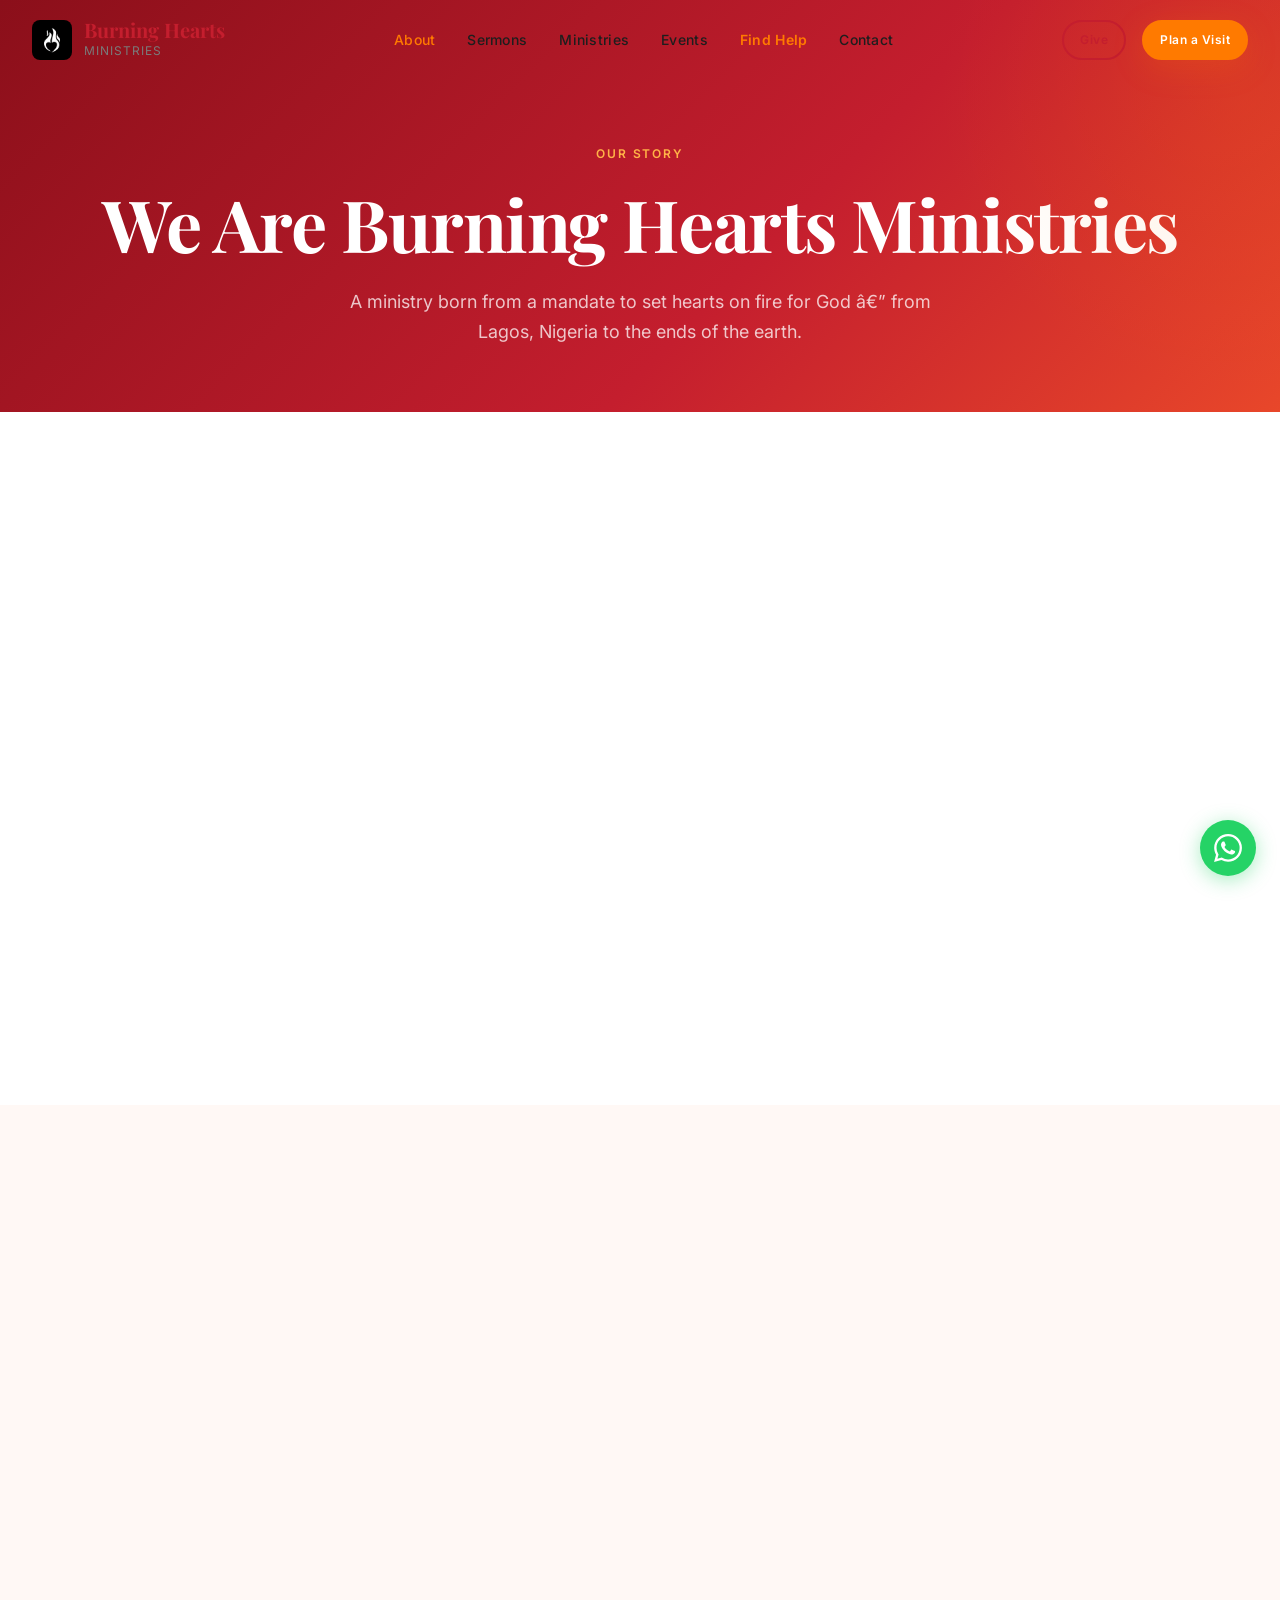
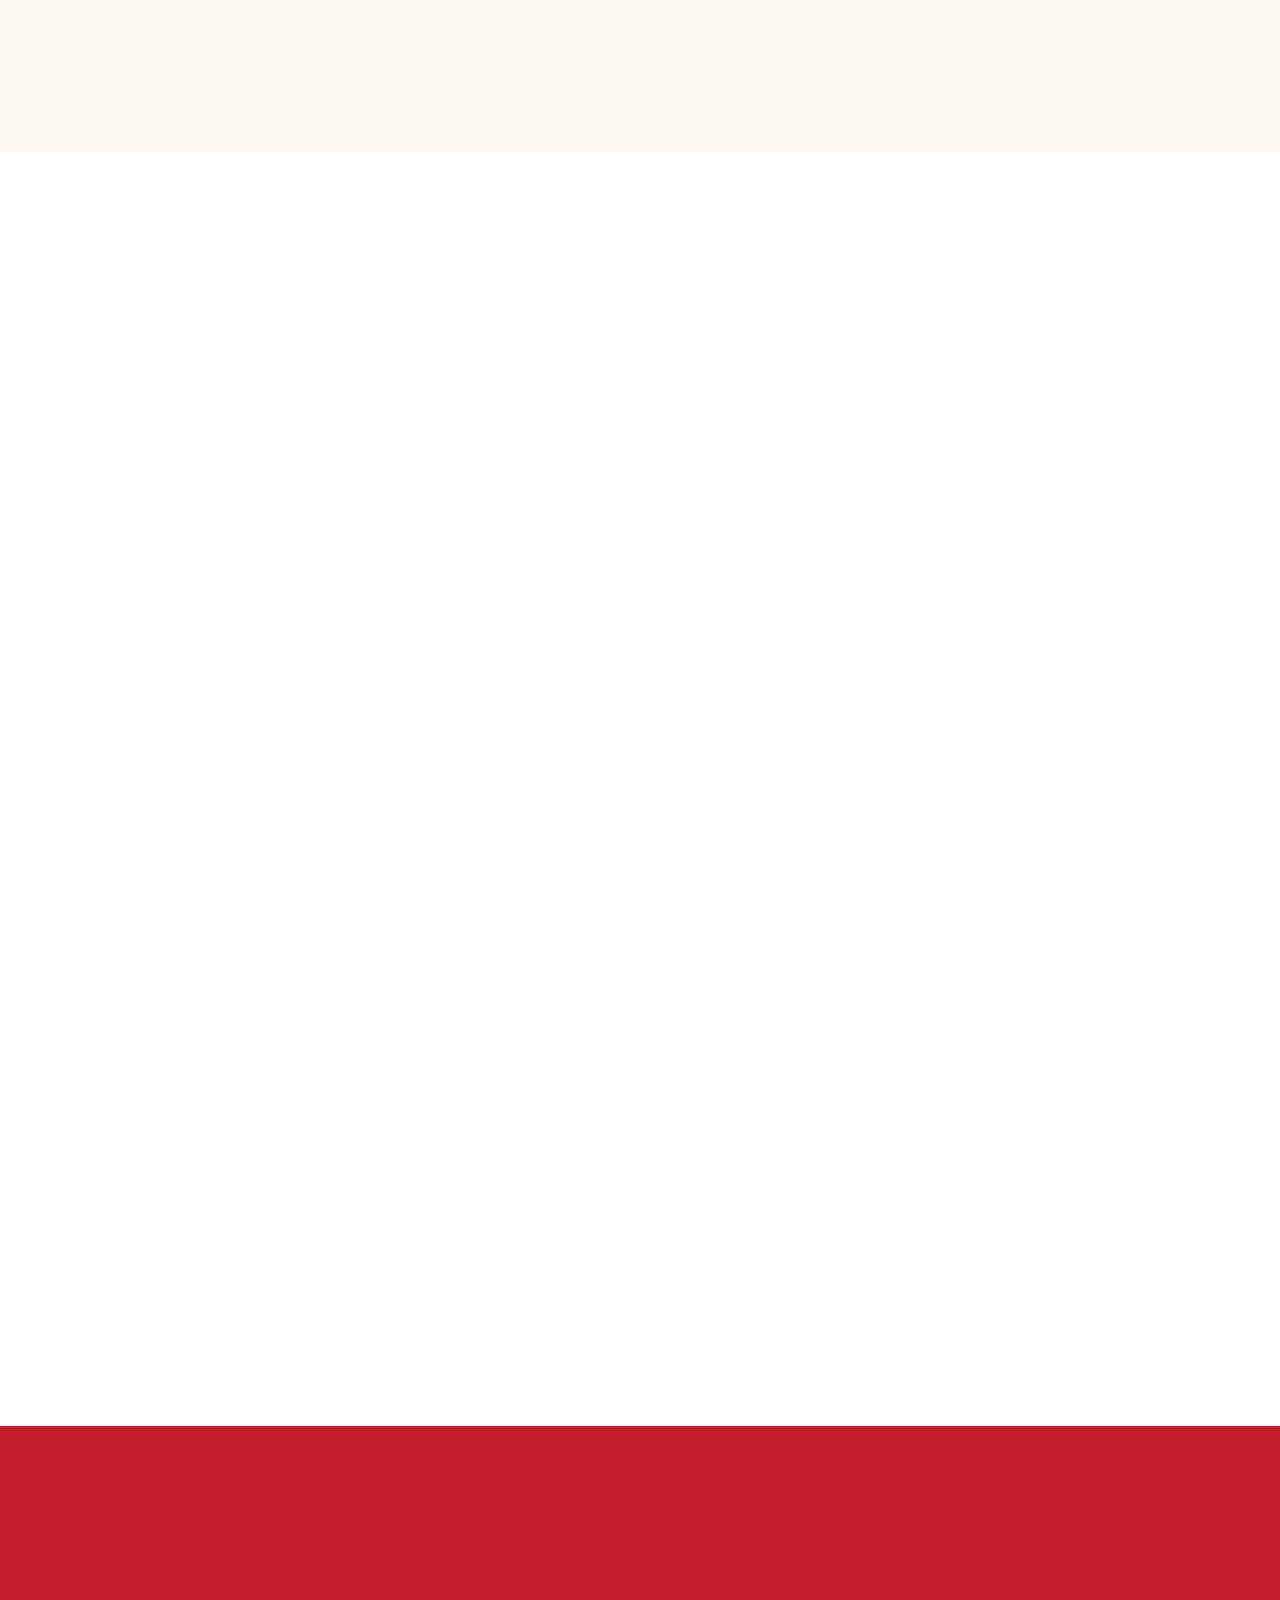
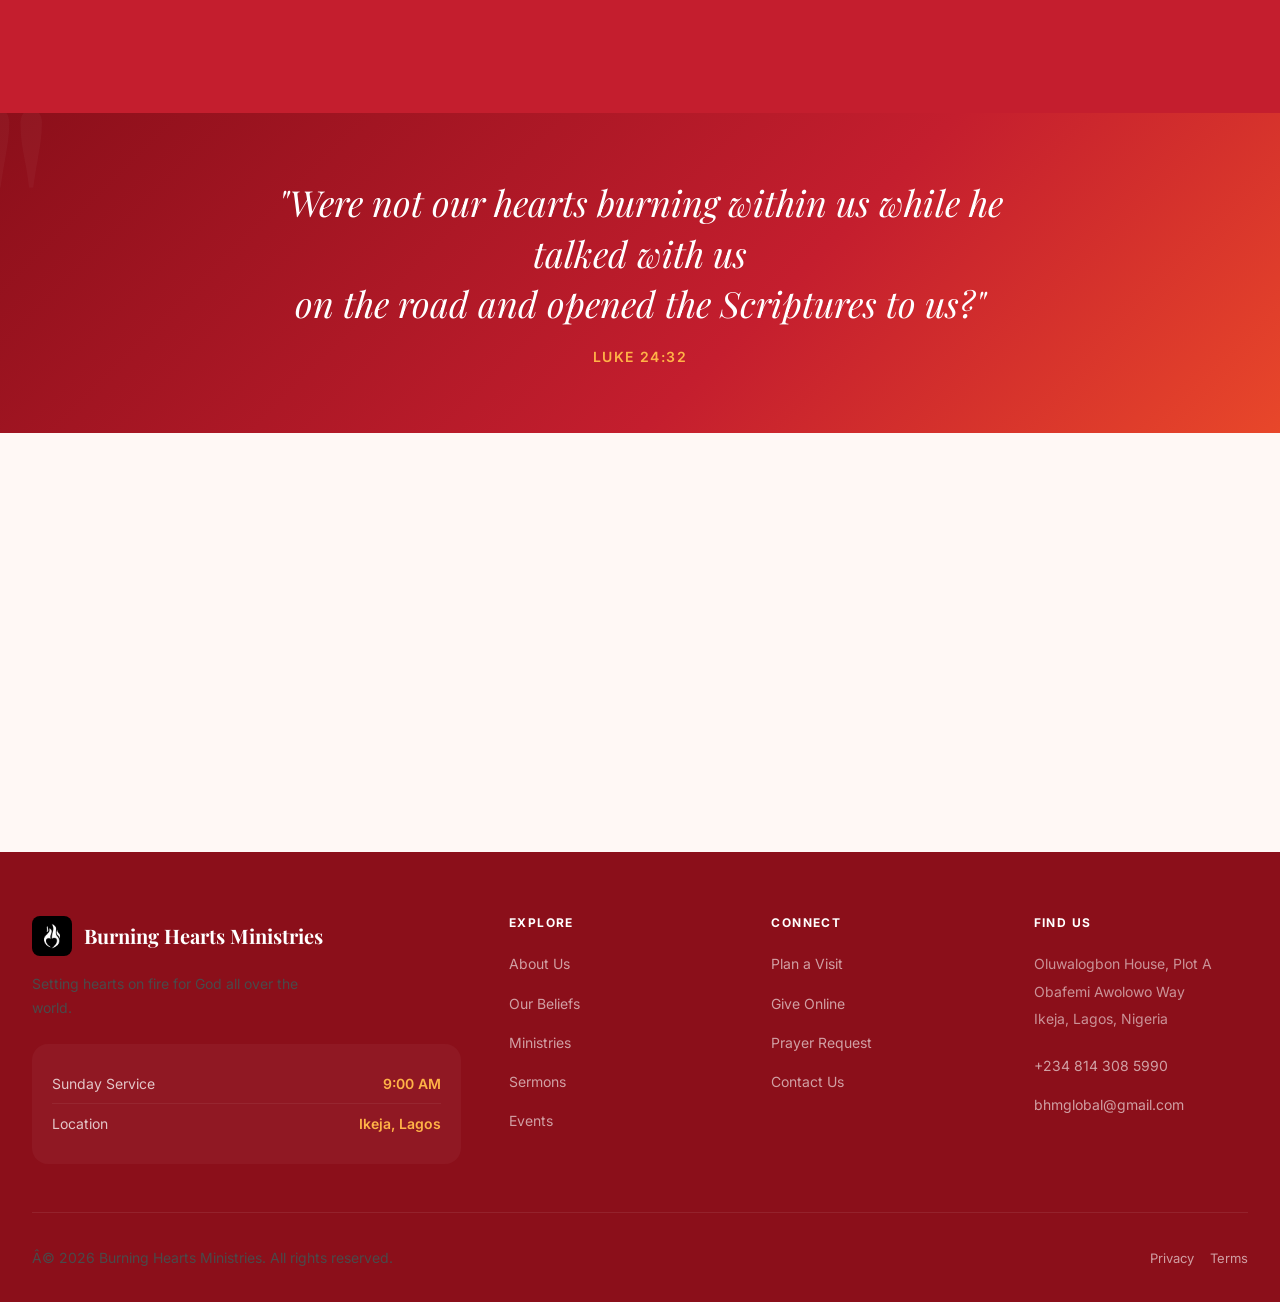
==== commit 47256507: "Add favicon to all pages Co-Authored-By: Claude Sonnet 4.6 <noreply@anthropic.com>" ====
--- a/about.html
+++ b/about.html
@@ -1,11 +1,15 @@
-<!DOCTYPE html>
+﻿<!DOCTYPE html>
 <html lang="en">
 <head>
   <meta charset="UTF-8" />
   <meta name="viewport" content="width=device-width, initial-scale=1.0" />
-  <meta name="description" content="Learn about Burning Hearts Ministries — our story, our pastor, our mission, and the people who make us who we are." />
-  <title>About Us — Burning Hearts Ministries</title>
+  <meta name="description" content="Learn about Burning Hearts Ministries â€” our story, our pastor, our mission, and the people who make us who we are." />
+  <title>About Us â€” Burning Hearts Ministries</title>
+    <link rel="icon" href="images/bhm-logo.png" type="image/png" />
+  <link rel="apple-touch-icon" href="images/bhm-logo.png" />
   <link rel="preconnect" href="https://fonts.googleapis.com" />
+    <link rel="icon" href="images/bhm-logo.png" type="image/png" />
+  <link rel="apple-touch-icon" href="images/bhm-logo.png" />
   <link rel="preconnect" href="https://fonts.gstatic.com" crossorigin />
   <link href="https://fonts.googleapis.com/css2?family=Playfair+Display:ital,wght@0,700;0,800;1,700&family=Inter:wght@400;500;600&display=swap" rel="stylesheet" />
   <link rel="stylesheet" href="css/style.css" />
@@ -34,7 +38,7 @@
     </div>
   </nav>
   <div class="mobile-nav" id="mobile-nav">
-    <button class="mobile-nav__close" id="mobile-nav-close">✕</button>
+    <button class="mobile-nav__close" id="mobile-nav-close">âœ•</button>
     <ul class="mobile-nav__links">
       <li><a href="index.html" class="mobile-nav__link">Home</a></li>
       <li><a href="about.html" class="mobile-nav__link">About</a></li>
@@ -55,7 +59,7 @@
       <span class="page-hero__label">Our Story</span>
       <h1 class="page-hero__title">We Are Burning Hearts Ministries</h1>
       <p class="page-hero__subtitle">
-        A ministry born from a mandate to set hearts on fire for God — from Lagos, Nigeria to the ends of the earth.
+        A ministry born from a mandate to set hearts on fire for God â€” from Lagos, Nigeria to the ends of the earth.
       </p>
     </div>
 
@@ -67,17 +71,17 @@
             <span class="section-header__label">Founded with a Mandate</span>
             <h2 style="margin-bottom:20px;">How It All Began</h2>
             <p style="font-size:17px; line-height:1.9; color:var(--color-text-soft); margin-bottom:16px;">
-              Burning Hearts Ministries (BHM) was founded in <strong>April 2016</strong> by Pastor Elvis Okhifo — a firebrand teacher and preacher of the gospel of Christ who received a clear mandate from God: <em>"To set hearts on fire for God all over the world."</em>
-            </p>
-            <p style="font-size:17px; line-height:1.9; color:var(--color-text-soft); margin-bottom:16px;">
-              What began as a small gathering of believers hungry for the authentic move of God has grown into a thriving, fire-filled community in Ikeja, Lagos — and a global ministry reaching nations through online platforms, campus outreach, and prophetic ministry.
+              Burning Hearts Ministries (BHM) was founded in <strong>April 2016</strong> by Pastor Elvis Okhifo â€” a firebrand teacher and preacher of the gospel of Christ who received a clear mandate from God: <em>"To set hearts on fire for God all over the world."</em>
+            </p>
+            <p style="font-size:17px; line-height:1.9; color:var(--color-text-soft); margin-bottom:16px;">
+              What began as a small gathering of believers hungry for the authentic move of God has grown into a thriving, fire-filled community in Ikeja, Lagos â€” and a global ministry reaching nations through online platforms, campus outreach, and prophetic ministry.
             </p>
             <p style="font-size:17px; line-height:1.9; color:var(--color-text-soft);">
               Today, BHM holds Sunday services at EridanSpace in Ikeja, Lagos, and reaches thousands globally through YouTube, podcasts on Apple Podcasts and Spotify, and the ROOTED campus outreach program.
             </p>
           </div>
           <div class="reveal" style="border-radius:24px; aspect-ratio:4/3; overflow:hidden; position:relative; box-shadow:0 20px 60px rgba(196,30,46,0.18);">
-            <img src="images/pastor-main.jpg" alt="Pastor Elvis Okhifo ministering" style="width:100%;height:100%;object-fit:cover;" />
+            <img src="images/pastor-pulpit.jpg" alt="Pastor Elvis Okhifo ministering" style="width:100%;height:100%;object-fit:cover;" />
           </div>
         </div>
       </div>
@@ -92,17 +96,17 @@
         </div>
         <div class="grid grid-3 reveal" style="gap:32px;">
           <div style="text-align:center; padding:40px 32px; background:white; border-radius:var(--radius-xl); border:1px solid var(--color-border-light); box-shadow:var(--shadow-sm);">
-            <div style="font-size:40px; margin-bottom:16px;">🔥</div>
+            <div style="font-size:40px; margin-bottom:16px;">ðŸ”¥</div>
             <h3 style="font-size:22px; margin-bottom:12px;">Our Mandate</h3>
-            <p style="color:var(--color-muted); line-height:1.7;">To set hearts on fire for God all over the world — through accurate scriptural teaching, prayer, revival, and prophetic ministry.</p>
+            <p style="color:var(--color-muted); line-height:1.7;">To set hearts on fire for God all over the world â€” through accurate scriptural teaching, prayer, revival, and prophetic ministry.</p>
           </div>
           <div style="text-align:center; padding:40px 32px; background:var(--color-primary); border-radius:var(--radius-xl);">
-            <div style="font-size:40px; margin-bottom:16px;">🌍</div>
+            <div style="font-size:40px; margin-bottom:16px;">ðŸŒ</div>
             <h3 style="font-size:22px; margin-bottom:12px; color:white;">Our Vision</h3>
             <p style="color:rgba(255,255,255,0.70); line-height:1.7;">To see all men in all nations saved and living victoriously in their divine ordination.</p>
           </div>
           <div style="text-align:center; padding:40px 32px; background:white; border-radius:var(--radius-xl); border:1px solid var(--color-border-light); box-shadow:var(--shadow-sm);">
-            <div style="font-size:40px; margin-bottom:16px;">💛</div>
+            <div style="font-size:40px; margin-bottom:16px;">ðŸ’›</div>
             <h3 style="font-size:22px; margin-bottom:12px;">Our Values</h3>
             <p style="color:var(--color-muted); line-height:1.7;">Authentic scripture. Prophetic fire. Restoration. Victory. Community. Global missions.</p>
           </div>
@@ -128,10 +132,10 @@
           </div>
           <div>
             <p style="font-size:17px; line-height:1.9; color:var(--color-text-soft); margin-bottom:16px;">
-              Pastor Elvis Okhifo is a <strong>firebrand teacher and preacher of the gospel of Christ</strong> — a Bible teacher, prophetic voice, musician, pianist, life and business coach, educator, and CEO of Stofel Africa.
-            </p>
-            <p style="font-size:17px; line-height:1.9; color:var(--color-text-soft); margin-bottom:16px;">
-              Called by God with a clear mandate, he founded Burning Hearts Ministries in April 2016 with one burning conviction: that the same fire that sent the disciples running from Emmaus — hearts ablaze after encountering the risen Christ — must be the experience of every believer today.
+              Pastor Elvis Okhifo is a <strong>firebrand teacher and preacher of the gospel of Christ</strong> â€” a Bible teacher, prophetic voice, musician, pianist, life and business coach, educator, and CEO of Stofel Africa.
+            </p>
+            <p style="font-size:17px; line-height:1.9; color:var(--color-text-soft); margin-bottom:16px;">
+              Called by God with a clear mandate, he founded Burning Hearts Ministries in April 2016 with one burning conviction: that the same fire that sent the disciples running from Emmaus â€” hearts ablaze after encountering the risen Christ â€” must be the experience of every believer today.
             </p>
             <p style="font-size:17px; line-height:1.9; color:var(--color-text-soft); margin-bottom:24px;">
               He is the author of <em>"Whispers of Fire"</em> and hosts a widely followed podcast on Apple Podcasts, Spotify, and Audiomack. Pastor Elvis ministers with a rare blend of prophetic insight, pastoral warmth, and fiery scriptural accuracy.
@@ -152,12 +156,12 @@
               Pastor Charis serves alongside her husband as Co-Pastor of Burning Hearts Ministries. With a heart for pastoral care, discipleship, and building authentic community, she is a pillar of warmth and wisdom in the BHM family.
             </p>
             <p style="font-size:17px; line-height:1.9; color:var(--color-text-soft);">
-              Together, Pastor Elvis and Pastor Charis lead BHM with a unified vision — building a church that looks like heaven, sounds like revival, and feels like home.
+              Together, Pastor Elvis and Pastor Charis lead BHM with a unified vision â€” building a church that looks like heaven, sounds like revival, and feels like home.
             </p>
           </div>
           <div style="text-align:center;">
-            <div style="width:200px; height:200px; border-radius:50%; overflow:hidden; margin:0 auto 24px; border:4px solid var(--color-primary); box-shadow:0 8px 32px rgba(196,30,46,0.20); background:var(--color-accent-subtle); display:flex; align-items:center; justify-content:center;">
-              <img src="images/pastor-alt2.jpg" alt="Pastor Charis Elvis-Okhifo" style="width:100%;height:100%;object-fit:cover;" />
+            <div style="width:200px; height:200px; border-radius:50%; background:linear-gradient(135deg, var(--color-primary-dark) 0%, var(--color-accent) 100%); display:flex; align-items:center; justify-content:center; margin:0 auto 24px; border:4px solid var(--color-primary); box-shadow:0 8px 32px rgba(196,30,46,0.20);">
+              <span style="font-family:'Playfair Display',serif; font-size:52px; font-weight:800; color:white; letter-spacing:-2px;">CE</span>
             </div>
             <div style="font-family:'Playfair Display',serif; font-size:28px; font-weight:700; color:var(--color-primary); margin-bottom:8px;">Pastor Charis Elvis-Okhifo</div>
             <div style="font-size:14px; color:var(--color-accent); font-weight:600; text-transform:uppercase; letter-spacing:0.1em;">Co-Pastor</div>
@@ -217,7 +221,7 @@
         <div><h4 class="footer__col-title">Connect</h4><ul class="footer__links"><li><a href="plan-visit.html" class="footer__link">Plan a Visit</a></li><li><a href="give.html" class="footer__link">Give Online</a></li><li><a href="contact.html#prayer" class="footer__link">Prayer Request</a></li><li><a href="contact.html" class="footer__link">Contact Us</a></li></ul></div>
         <div><h4 class="footer__col-title">Find Us</h4><ul class="footer__links"><li><span class="footer__link" style="cursor:default;color:rgba(255,255,255,0.55);">Oluwalogbon House, Plot A<br>Obafemi Awolowo Way<br>Ikeja, Lagos, Nigeria</span></li><li style="margin-top:8px;"><a href="tel:+2348143085990" class="footer__link">+234 814 308 5990</a></li><li><a href="mailto:bhmglobal@gmail.com" class="footer__link">bhmglobal@gmail.com</a></li></ul></div>
       </div>
-      <div class="footer__bottom"><p>© 2026 Burning Hearts Ministries. All rights reserved.</p><div style="display:flex;gap:16px;"><a href="#" class="footer__link" style="font-size:13px;">Privacy</a><a href="#" class="footer__link" style="font-size:13px;">Terms</a></div></div>
+      <div class="footer__bottom"><p>Â© 2026 Burning Hearts Ministries. All rights reserved.</p><div style="display:flex;gap:16px;"><a href="#" class="footer__link" style="font-size:13px;">Privacy</a><a href="#" class="footer__link" style="font-size:13px;">Terms</a></div></div>
     </div>
   </footer>
 
@@ -225,3 +229,4 @@
   <script src="js/main.js"></script>
 </body>
 </html>
+
--- a/css/style.css
+++ b/css/style.css
@@ -2059,3 +2059,159 @@
   body { font-size: 12pt; }
   h1, h2, h3 { page-break-after: avoid; }
 }
+
+/* ==========================================================================
+   24. MOBILE RESPONSIVE — INLINE GRID OVERRIDES
+   Uses attribute selectors + !important to collapse all inline-style grids
+   without modifying HTML files.
+   ========================================================================== */
+
+/* --- Tablet: 3-col → 2-col, sidebar → full --- */
+@media (max-width: 1024px) {
+  [style*="grid-template-columns:repeat(3"],
+  [style*="grid-template-columns: repeat(3"] {
+    grid-template-columns: repeat(2, 1fr) !important;
+  }
+  [style*="grid-template-columns:1fr 420px"],
+  [style*="grid-template-columns: 1fr 420px"] {
+    grid-template-columns: 1fr !important;
+  }
+  /* Events / asymmetric grids */
+  [style*="grid-template-columns:1fr 1.2fr"],
+  [style*="grid-template-columns: 1fr 1.2fr"] {
+    grid-template-columns: 1fr 1fr !important;
+    gap: 40px !important;
+  }
+}
+
+/* --- Mobile: everything → single column --- */
+@media (max-width: 768px) {
+
+  /* Stack ALL two-column inline grids */
+  [style*="grid-template-columns:1fr 1fr"],
+  [style*="grid-template-columns: 1fr 1fr"],
+  [style*="grid-template-columns:1fr 1.2fr"],
+  [style*="grid-template-columns: 1fr 1.2fr"],
+  [style*="grid-template-columns:1fr 420px"],
+  [style*="grid-template-columns: 1fr 420px"] {
+    grid-template-columns: 1fr !important;
+    gap: 32px !important;
+  }
+
+  /* Stack ALL three-column inline grids */
+  [style*="grid-template-columns:repeat(3"],
+  [style*="grid-template-columns: repeat(3"] {
+    grid-template-columns: 1fr !important;
+    gap: 20px !important;
+  }
+
+  /* Stack four-column → two-column */
+  [style*="grid-template-columns:repeat(4"],
+  [style*="grid-template-columns: repeat(4"] {
+    grid-template-columns: repeat(2, 1fr) !important;
+  }
+
+  /* Reduce fixed image heights that look bad in single-column */
+  [style*="height:400px"], [style*="height: 400px"] { height: 240px !important; }
+  [style*="height:480px"], [style*="height: 480px"] { height: 260px !important; }
+  [style*="height:300px"], [style*="height: 300px"] { height: 200px !important; }
+
+  /* ── Hero ── */
+  .hero__title  { font-size: clamp(28px, 9vw, 46px) !important; line-height: 1.15 !important; }
+  .hero__subtitle { font-size: 15px !important; }
+  .hero__content { padding-left: 20px !important; padding-right: 20px !important; }
+  .hero__actions { flex-direction: column !important; align-items: stretch !important; gap: 12px !important; }
+  .hero__actions .btn { text-align: center !important; justify-content: center !important; }
+  .hero__scroll { display: none; }
+
+  /* ── Service bar ── */
+  .service-bar__inner { flex-wrap: wrap !important; gap: 12px !important; padding: 16px 20px !important; }
+  .service-bar__item  { font-size: 13px; }
+
+  /* ── Page hero ── */
+  .page-hero { padding: 108px 20px 52px !important; }
+  .page-hero__title { font-size: clamp(26px, 8vw, 44px) !important; }
+  .page-hero__subtitle { font-size: 15px !important; }
+
+  /* ── Nav ── */
+  .nav__actions { gap: 8px !important; }
+  .nav__actions .btn--sm { padding: 8px 12px !important; font-size: 12px !important; }
+
+  /* ── Section headers ── */
+  .section-header h2, .section-header--center h2 { font-size: clamp(22px, 6vw, 34px) !important; }
+  h2 { font-size: clamp(22px, 6vw, 34px); }
+
+  /* ── Buttons ── */
+  .btn--lg { padding: 14px 22px !important; font-size: 15px !important; }
+
+  /* ── Scripture banner ── */
+  .scripture-banner { padding: 40px 24px !important; }
+  .scripture-banner__text { font-size: clamp(15px, 4vw, 20px) !important; }
+
+  /* ── Ministry cards ── */
+  .ministry-card { padding: 28px 20px; }
+
+  /* ── Sermon cards ── */
+  .grid.grid-3 { grid-template-columns: 1fr !important; }
+
+  /* ── Pastor circles ── */
+  [style*="width:200px"][style*="border-radius:50%"],
+  [style*="width: 200px"][style*="border-radius: 50%"] {
+    width: 150px !important;
+    height: 150px !important;
+  }
+
+  /* ── About page: image card ── */
+  [style*="aspect-ratio:4/3"],
+  [style*="aspect-ratio: 4/3"] { aspect-ratio: 4/3; max-height: 280px; }
+
+  /* ── Give page: impact 2×2 cards ── */
+  .impact-card { padding: 20px !important; }
+
+  /* ── Contact sidebar ── */
+  .contact-grid { grid-template-columns: 1fr !important; }
+
+  /* ── Find-help page ── */
+  .help-visual { padding: 28px 20px !important; }
+
+  /* ── Footer ── */
+  .footer__grid { grid-template-columns: 1fr !important; gap: 32px !important; }
+
+  /* ── Welcome section stacked card visual ── */
+  [style*="height:480px; position:relative"],
+  [style*="position: relative; height: 480px"] { height: 340px !important; }
+
+  /* ── Plan visit location grid ── */
+  [style*="display:grid"][style*="align-items:start"] { align-items: stretch !important; }
+
+  /* ── Give card body ── */
+  .give-card__body { padding: 24px 20px !important; }
+
+  /* ── Flex action rows: wrap on mobile ── */
+  [style*="display:flex"][style*="gap:16px"],
+  [style*="display: flex"][style*="gap: 16px"] { flex-wrap: wrap !important; }
+  [style*="display:flex"][style*="gap:80px"],
+  [style*="display: flex"][style*="gap: 80px"] { gap: 20px !important; flex-wrap: wrap !important; }
+}
+
+/* --- Small mobile: extra refinements --- */
+@media (max-width: 480px) {
+  .help-grid  { grid-template-columns: 1fr !important; }
+  .help-card  { aspect-ratio: 3/2; }
+  .giving-options { grid-template-columns: repeat(2, 1fr) !important; }
+
+  /* 4-col → 1-col on very small screens */
+  [style*="grid-template-columns:repeat(4"],
+  [style*="grid-template-columns: repeat(4"] {
+    grid-template-columns: 1fr !important;
+  }
+  .grid-4 { grid-template-columns: 1fr !important; }
+
+  .hero__title { font-size: clamp(24px, 10vw, 36px) !important; }
+  .page-hero__title { font-size: clamp(22px, 9vw, 34px) !important; }
+
+  .container { padding-left: 16px !important; padding-right: 16px !important; }
+
+  /* Modal video */
+  #modal-video { max-width: 100vw !important; max-height: 70vh !important; border-radius: 0 !important; }
+}
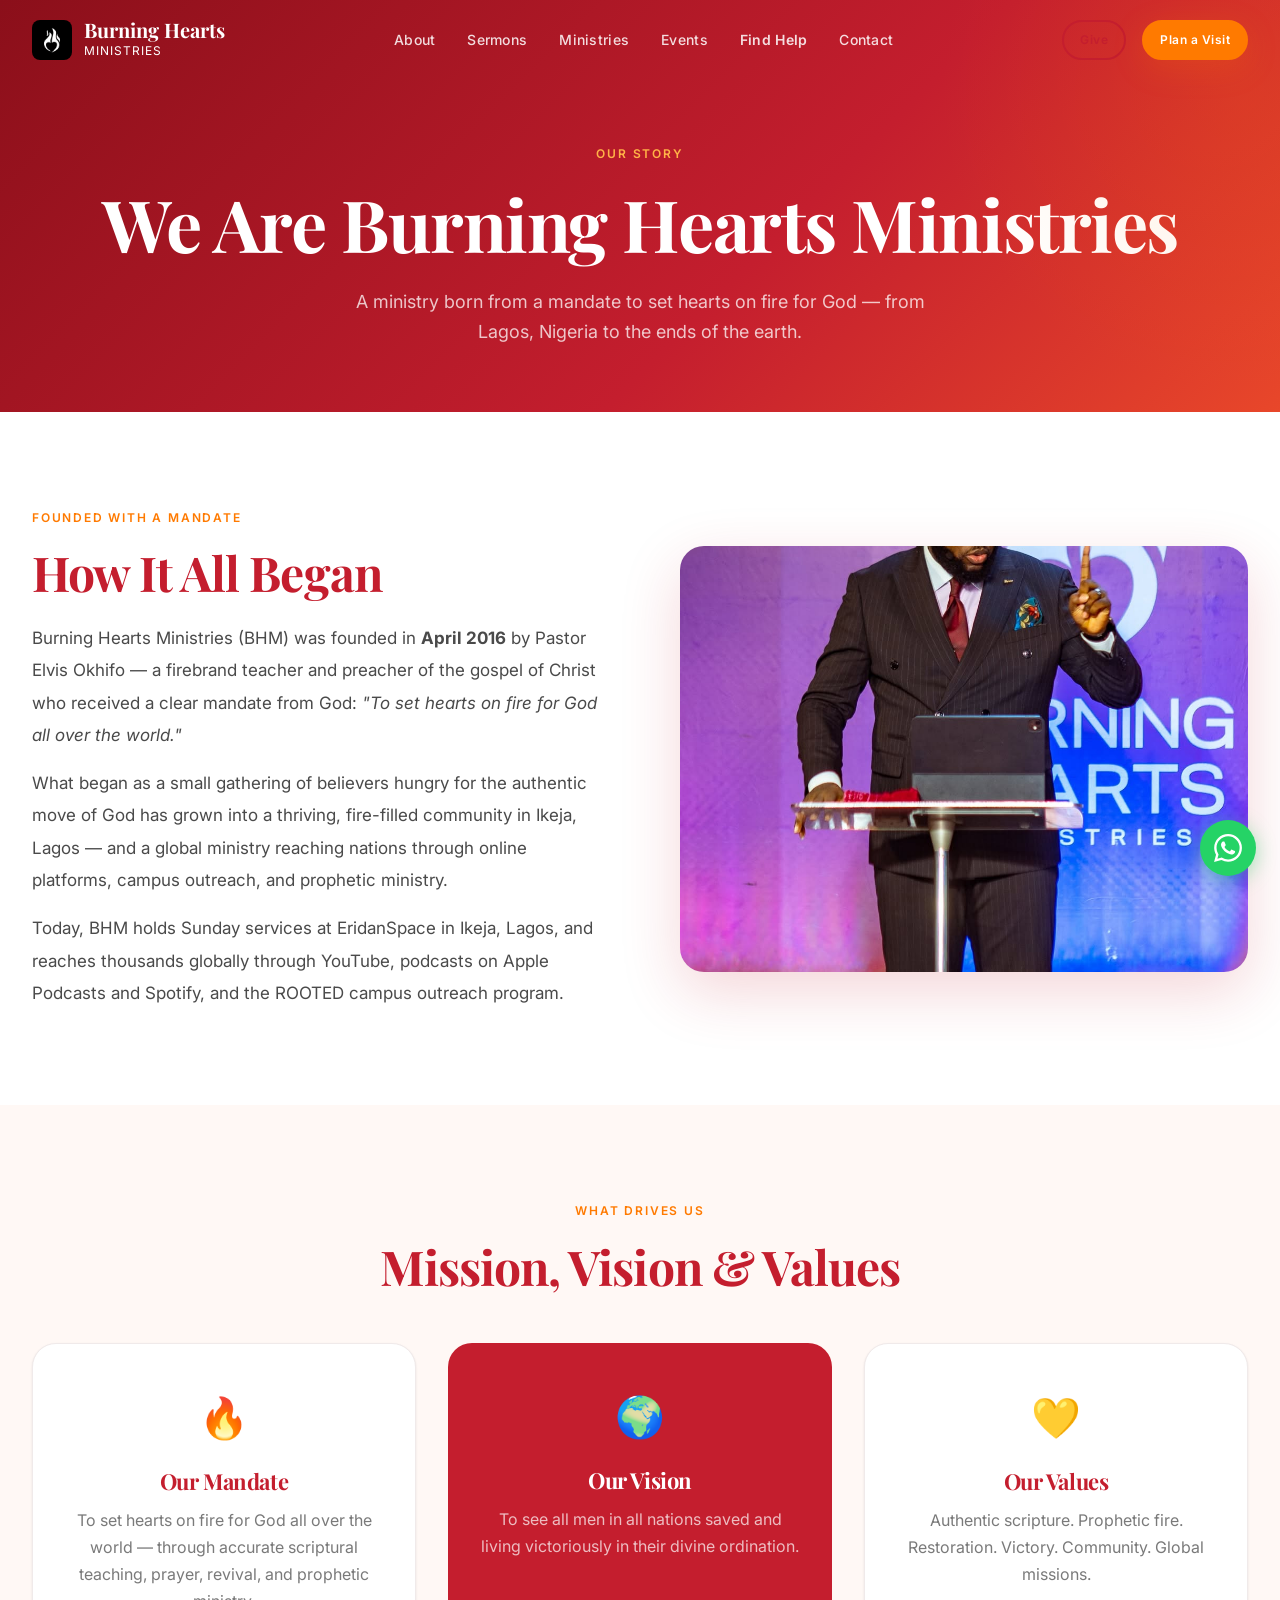
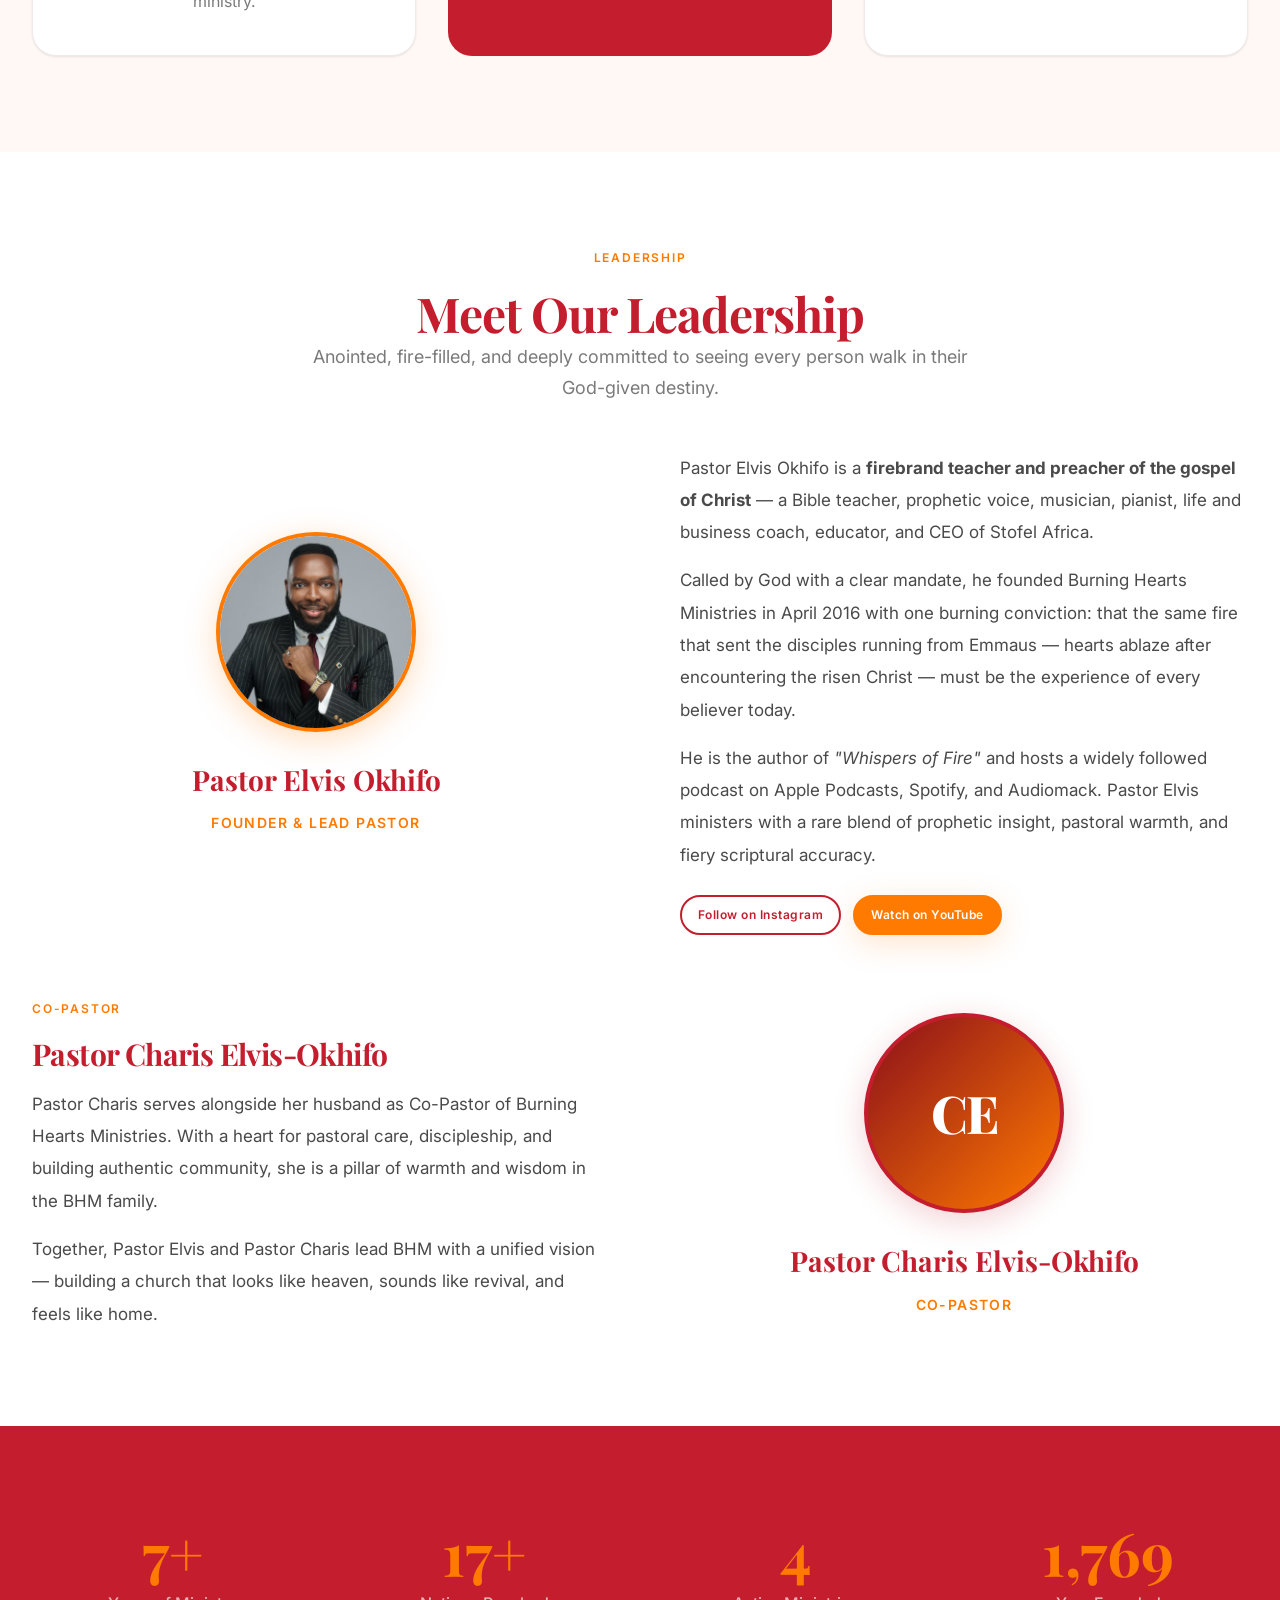
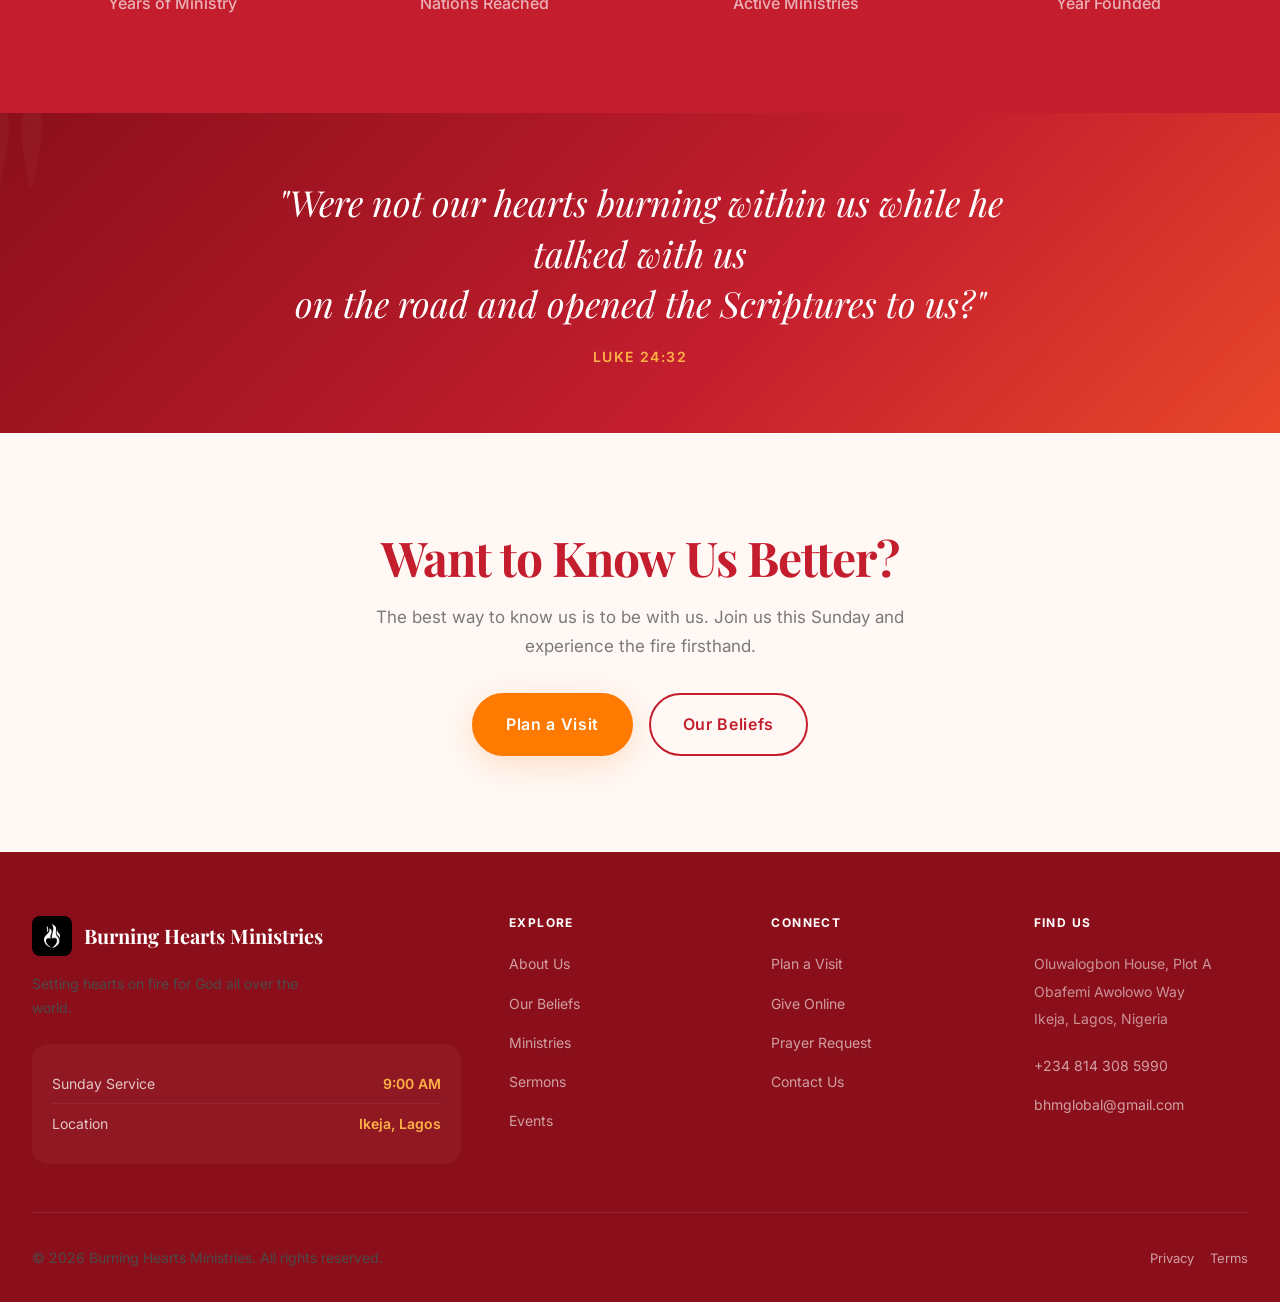
==== commit 8c589026: "Fix encoding mojibake, mobile nav overflow, and active nav link highlighting - Re-encode all HTML fi" ====
--- a/about.html
+++ b/about.html
@@ -1,10 +1,10 @@
-﻿<!DOCTYPE html>
+<!DOCTYPE html>
 <html lang="en">
 <head>
   <meta charset="UTF-8" />
   <meta name="viewport" content="width=device-width, initial-scale=1.0" />
-  <meta name="description" content="Learn about Burning Hearts Ministries â€” our story, our pastor, our mission, and the people who make us who we are." />
-  <title>About Us â€” Burning Hearts Ministries</title>
+  <meta name="description" content="Learn about Burning Hearts Ministries — our story, our pastor, our mission, and the people who make us who we are." />
+  <title>About Us — Burning Hearts Ministries</title>
     <link rel="icon" href="images/bhm-logo.png" type="image/png" />
   <link rel="apple-touch-icon" href="images/bhm-logo.png" />
   <link rel="preconnect" href="https://fonts.googleapis.com" />
@@ -38,7 +38,7 @@
     </div>
   </nav>
   <div class="mobile-nav" id="mobile-nav">
-    <button class="mobile-nav__close" id="mobile-nav-close">âœ•</button>
+    <button class="mobile-nav__close" id="mobile-nav-close">✕</button>
     <ul class="mobile-nav__links">
       <li><a href="index.html" class="mobile-nav__link">Home</a></li>
       <li><a href="about.html" class="mobile-nav__link">About</a></li>
@@ -59,7 +59,7 @@
       <span class="page-hero__label">Our Story</span>
       <h1 class="page-hero__title">We Are Burning Hearts Ministries</h1>
       <p class="page-hero__subtitle">
-        A ministry born from a mandate to set hearts on fire for God â€” from Lagos, Nigeria to the ends of the earth.
+        A ministry born from a mandate to set hearts on fire for God — from Lagos, Nigeria to the ends of the earth.
       </p>
     </div>
 
@@ -71,10 +71,10 @@
             <span class="section-header__label">Founded with a Mandate</span>
             <h2 style="margin-bottom:20px;">How It All Began</h2>
             <p style="font-size:17px; line-height:1.9; color:var(--color-text-soft); margin-bottom:16px;">
-              Burning Hearts Ministries (BHM) was founded in <strong>April 2016</strong> by Pastor Elvis Okhifo â€” a firebrand teacher and preacher of the gospel of Christ who received a clear mandate from God: <em>"To set hearts on fire for God all over the world."</em>
-            </p>
-            <p style="font-size:17px; line-height:1.9; color:var(--color-text-soft); margin-bottom:16px;">
-              What began as a small gathering of believers hungry for the authentic move of God has grown into a thriving, fire-filled community in Ikeja, Lagos â€” and a global ministry reaching nations through online platforms, campus outreach, and prophetic ministry.
+              Burning Hearts Ministries (BHM) was founded in <strong>April 2016</strong> by Pastor Elvis Okhifo — a firebrand teacher and preacher of the gospel of Christ who received a clear mandate from God: <em>"To set hearts on fire for God all over the world."</em>
+            </p>
+            <p style="font-size:17px; line-height:1.9; color:var(--color-text-soft); margin-bottom:16px;">
+              What began as a small gathering of believers hungry for the authentic move of God has grown into a thriving, fire-filled community in Ikeja, Lagos — and a global ministry reaching nations through online platforms, campus outreach, and prophetic ministry.
             </p>
             <p style="font-size:17px; line-height:1.9; color:var(--color-text-soft);">
               Today, BHM holds Sunday services at EridanSpace in Ikeja, Lagos, and reaches thousands globally through YouTube, podcasts on Apple Podcasts and Spotify, and the ROOTED campus outreach program.
@@ -96,17 +96,17 @@
         </div>
         <div class="grid grid-3 reveal" style="gap:32px;">
           <div style="text-align:center; padding:40px 32px; background:white; border-radius:var(--radius-xl); border:1px solid var(--color-border-light); box-shadow:var(--shadow-sm);">
-            <div style="font-size:40px; margin-bottom:16px;">ðŸ”¥</div>
+            <div style="font-size:40px; margin-bottom:16px;">🔥</div>
             <h3 style="font-size:22px; margin-bottom:12px;">Our Mandate</h3>
-            <p style="color:var(--color-muted); line-height:1.7;">To set hearts on fire for God all over the world â€” through accurate scriptural teaching, prayer, revival, and prophetic ministry.</p>
+            <p style="color:var(--color-muted); line-height:1.7;">To set hearts on fire for God all over the world — through accurate scriptural teaching, prayer, revival, and prophetic ministry.</p>
           </div>
           <div style="text-align:center; padding:40px 32px; background:var(--color-primary); border-radius:var(--radius-xl);">
-            <div style="font-size:40px; margin-bottom:16px;">ðŸŒ</div>
+            <div style="font-size:40px; margin-bottom:16px;">🌍</div>
             <h3 style="font-size:22px; margin-bottom:12px; color:white;">Our Vision</h3>
             <p style="color:rgba(255,255,255,0.70); line-height:1.7;">To see all men in all nations saved and living victoriously in their divine ordination.</p>
           </div>
           <div style="text-align:center; padding:40px 32px; background:white; border-radius:var(--radius-xl); border:1px solid var(--color-border-light); box-shadow:var(--shadow-sm);">
-            <div style="font-size:40px; margin-bottom:16px;">ðŸ’›</div>
+            <div style="font-size:40px; margin-bottom:16px;">💛</div>
             <h3 style="font-size:22px; margin-bottom:12px;">Our Values</h3>
             <p style="color:var(--color-muted); line-height:1.7;">Authentic scripture. Prophetic fire. Restoration. Victory. Community. Global missions.</p>
           </div>
@@ -132,10 +132,10 @@
           </div>
           <div>
             <p style="font-size:17px; line-height:1.9; color:var(--color-text-soft); margin-bottom:16px;">
-              Pastor Elvis Okhifo is a <strong>firebrand teacher and preacher of the gospel of Christ</strong> â€” a Bible teacher, prophetic voice, musician, pianist, life and business coach, educator, and CEO of Stofel Africa.
-            </p>
-            <p style="font-size:17px; line-height:1.9; color:var(--color-text-soft); margin-bottom:16px;">
-              Called by God with a clear mandate, he founded Burning Hearts Ministries in April 2016 with one burning conviction: that the same fire that sent the disciples running from Emmaus â€” hearts ablaze after encountering the risen Christ â€” must be the experience of every believer today.
+              Pastor Elvis Okhifo is a <strong>firebrand teacher and preacher of the gospel of Christ</strong> — a Bible teacher, prophetic voice, musician, pianist, life and business coach, educator, and CEO of Stofel Africa.
+            </p>
+            <p style="font-size:17px; line-height:1.9; color:var(--color-text-soft); margin-bottom:16px;">
+              Called by God with a clear mandate, he founded Burning Hearts Ministries in April 2016 with one burning conviction: that the same fire that sent the disciples running from Emmaus — hearts ablaze after encountering the risen Christ — must be the experience of every believer today.
             </p>
             <p style="font-size:17px; line-height:1.9; color:var(--color-text-soft); margin-bottom:24px;">
               He is the author of <em>"Whispers of Fire"</em> and hosts a widely followed podcast on Apple Podcasts, Spotify, and Audiomack. Pastor Elvis ministers with a rare blend of prophetic insight, pastoral warmth, and fiery scriptural accuracy.
@@ -156,7 +156,7 @@
               Pastor Charis serves alongside her husband as Co-Pastor of Burning Hearts Ministries. With a heart for pastoral care, discipleship, and building authentic community, she is a pillar of warmth and wisdom in the BHM family.
             </p>
             <p style="font-size:17px; line-height:1.9; color:var(--color-text-soft);">
-              Together, Pastor Elvis and Pastor Charis lead BHM with a unified vision â€” building a church that looks like heaven, sounds like revival, and feels like home.
+              Together, Pastor Elvis and Pastor Charis lead BHM with a unified vision — building a church that looks like heaven, sounds like revival, and feels like home.
             </p>
           </div>
           <div style="text-align:center;">
@@ -221,7 +221,7 @@
         <div><h4 class="footer__col-title">Connect</h4><ul class="footer__links"><li><a href="plan-visit.html" class="footer__link">Plan a Visit</a></li><li><a href="give.html" class="footer__link">Give Online</a></li><li><a href="contact.html#prayer" class="footer__link">Prayer Request</a></li><li><a href="contact.html" class="footer__link">Contact Us</a></li></ul></div>
         <div><h4 class="footer__col-title">Find Us</h4><ul class="footer__links"><li><span class="footer__link" style="cursor:default;color:rgba(255,255,255,0.55);">Oluwalogbon House, Plot A<br>Obafemi Awolowo Way<br>Ikeja, Lagos, Nigeria</span></li><li style="margin-top:8px;"><a href="tel:+2348143085990" class="footer__link">+234 814 308 5990</a></li><li><a href="mailto:bhmglobal@gmail.com" class="footer__link">bhmglobal@gmail.com</a></li></ul></div>
       </div>
-      <div class="footer__bottom"><p>Â© 2026 Burning Hearts Ministries. All rights reserved.</p><div style="display:flex;gap:16px;"><a href="#" class="footer__link" style="font-size:13px;">Privacy</a><a href="#" class="footer__link" style="font-size:13px;">Terms</a></div></div>
+      <div class="footer__bottom"><p>© 2026 Burning Hearts Ministries. All rights reserved.</p><div style="display:flex;gap:16px;"><a href="#" class="footer__link" style="font-size:13px;">Privacy</a><a href="#" class="footer__link" style="font-size:13px;">Terms</a></div></div>
     </div>
   </footer>
 
--- a/css/style.css
+++ b/css/style.css
@@ -384,7 +384,6 @@
 }
 
 .nav__link--find-help {
-  color: var(--color-accent) !important;
   font-weight: 600;
 }
 
@@ -425,6 +424,7 @@
   flex-direction: column;
   align-items: center;
   justify-content: center;
+  overflow-y: auto;
   opacity: 0;
   pointer-events: none;
   transition: opacity var(--transition-smooth);
@@ -448,23 +448,21 @@
   display: flex;
   flex-direction: column;
   align-items: center;
-  gap: var(--space-6);
+  gap: var(--space-5);
   text-align: center;
+  padding: 80px var(--space-8) var(--space-10);
 }
 
 .mobile-nav__link {
   font-family: var(--font-heading);
-  font-size: var(--text-3xl);
+  font-size: clamp(1.5rem, 5vh, 1.875rem);
   color: rgba(255,255,255,0.85);
   font-weight: 700;
   transition: color var(--transition-fast);
 }
 
-.mobile-nav__link:hover { color: var(--color-accent); }
-
-.mobile-nav__link--find-help {
-  color: var(--color-accent-light);
-}
+.mobile-nav__link:hover,
+.mobile-nav__link--active { color: var(--color-accent); }
 
 /* --------------------------------------------------------------------------
    6. BUTTONS & CTAs
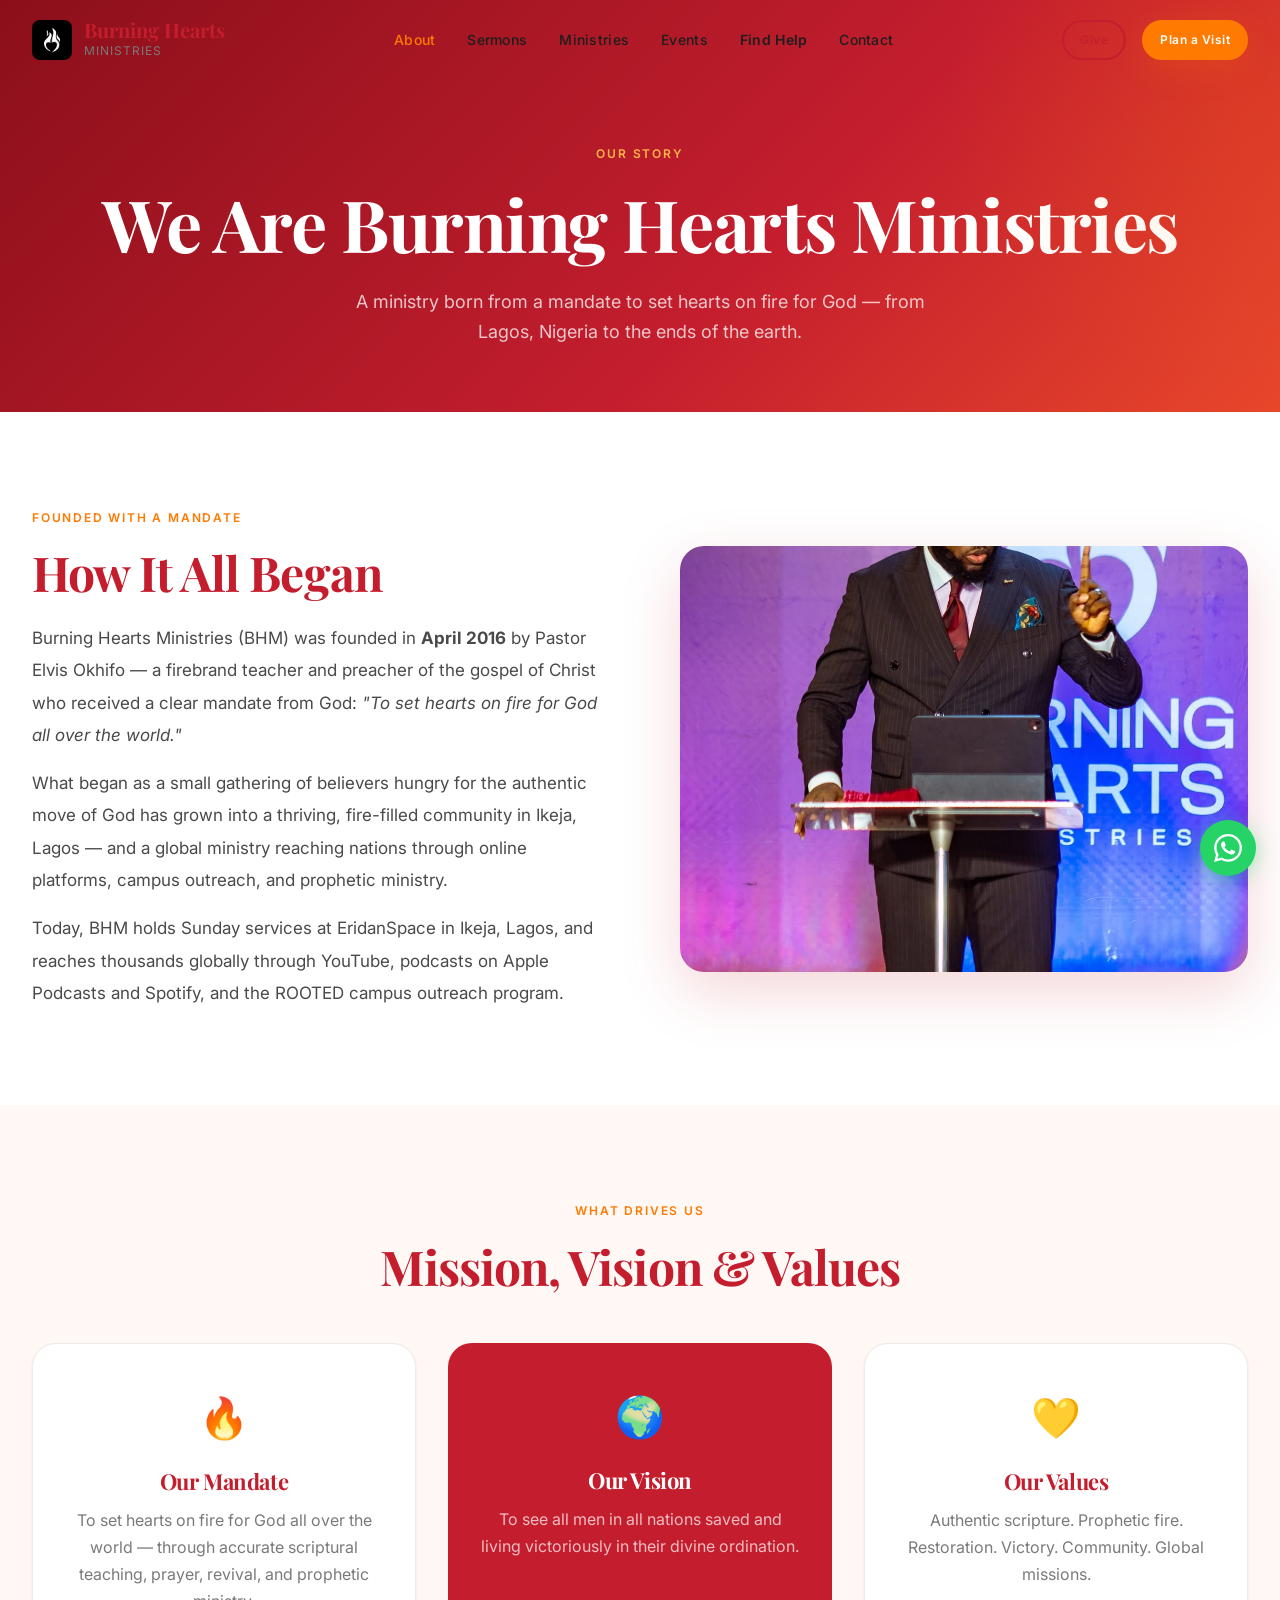
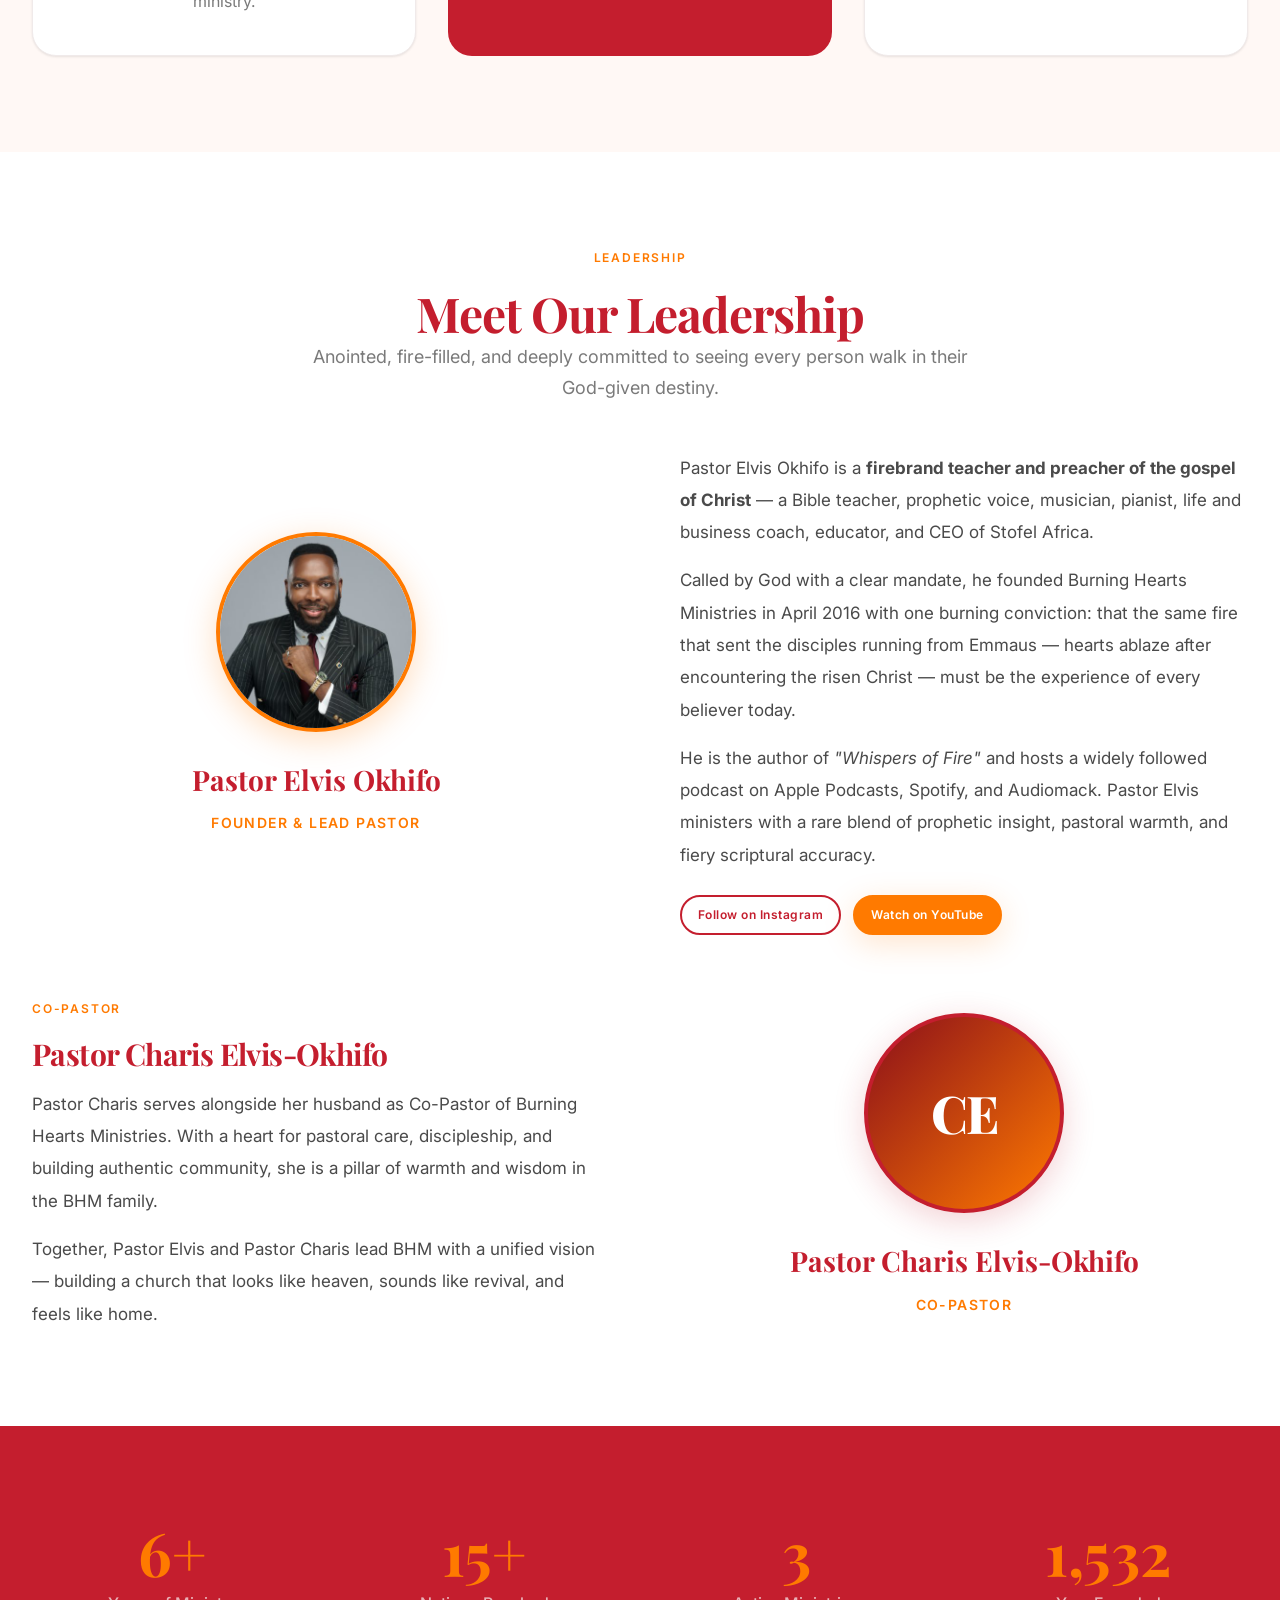
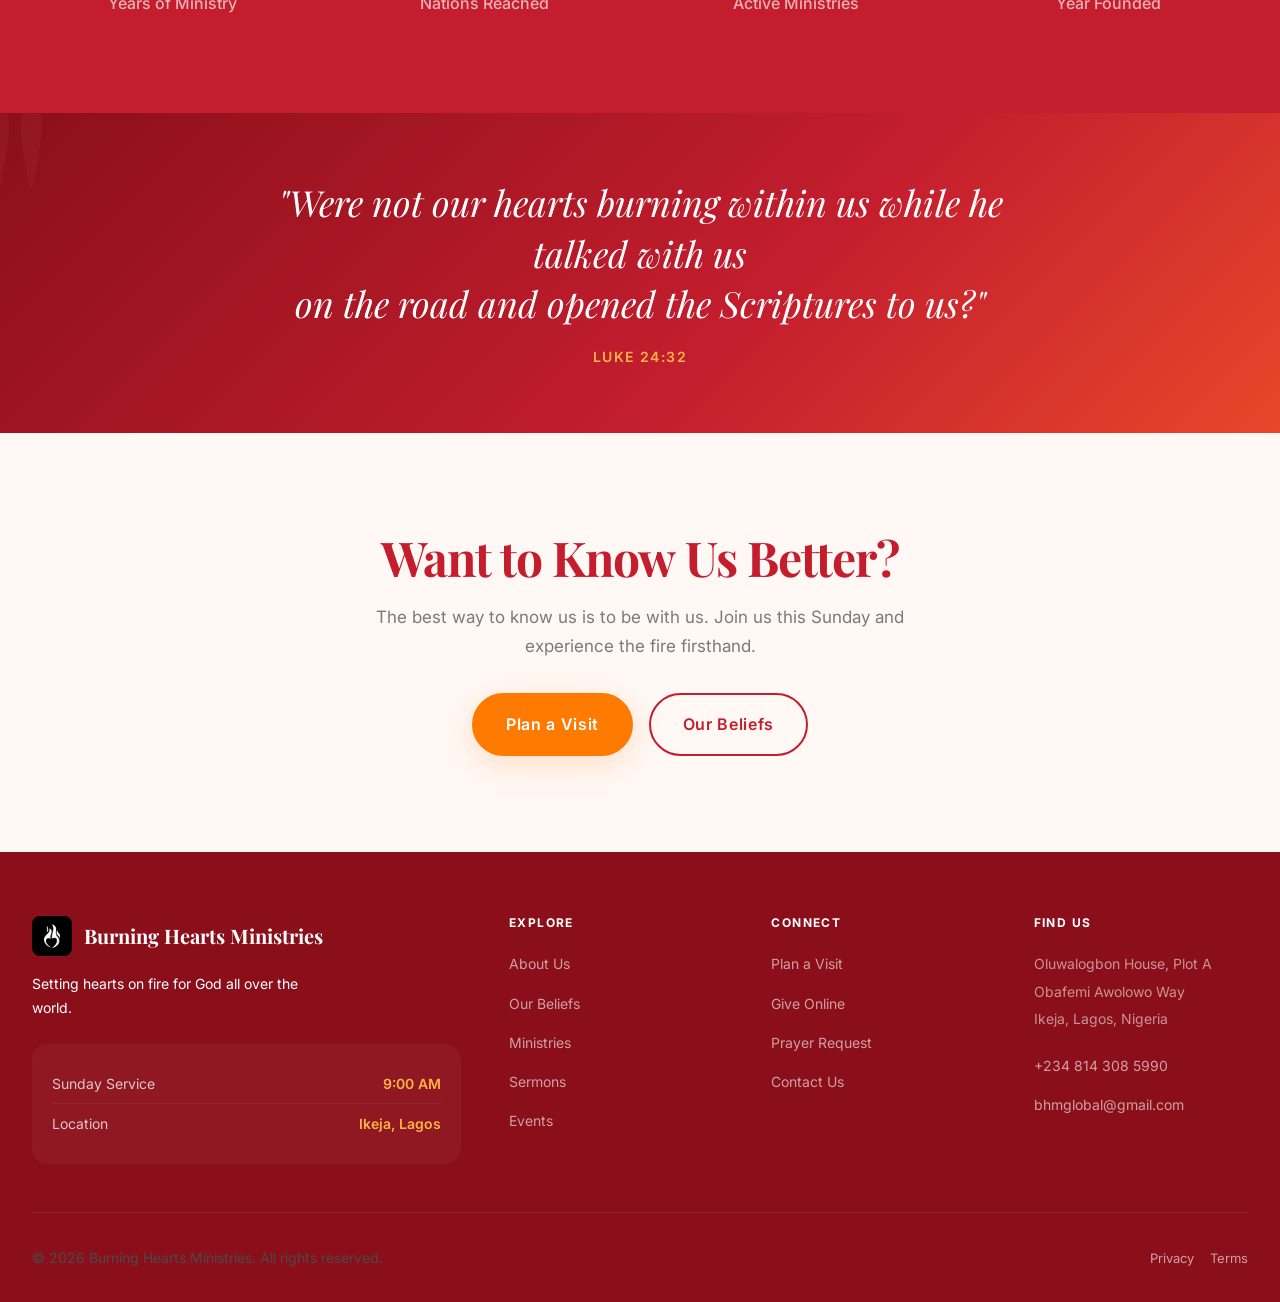
==== commit 754dd6d2: "Make navbar solid white on all pages All pages now use nav--scrolled (white background) consistently" ====
--- a/about.html
+++ b/about.html
@@ -16,7 +16,7 @@
 </head>
 <body>
 
-  <nav class="nav" id="main-nav" style="background:transparent; position:fixed;" data-transparent="true">
+  <nav class="nav nav--scrolled" id="main-nav">
     <div class="nav__inner">
       <a href="index.html" class="nav__logo">
         <div class="nav__logo-mark"><img src="images/bhm-logo.png" alt="BHM" /></div>
--- a/css/style.css
+++ b/css/style.css
@@ -1784,6 +1784,7 @@
   line-height: 1.7;
   margin-bottom: var(--space-5);
   max-width: 280px;
+  color: white;
 }
 
 .footer__socials {
@@ -1843,7 +1844,7 @@
   justify-content: space-between;
   gap: var(--space-4);
   font-size: var(--text-sm);
-  color: rgba(255,255,255,0.40);
+  color: white;
 }
 
 .footer__service-times {
